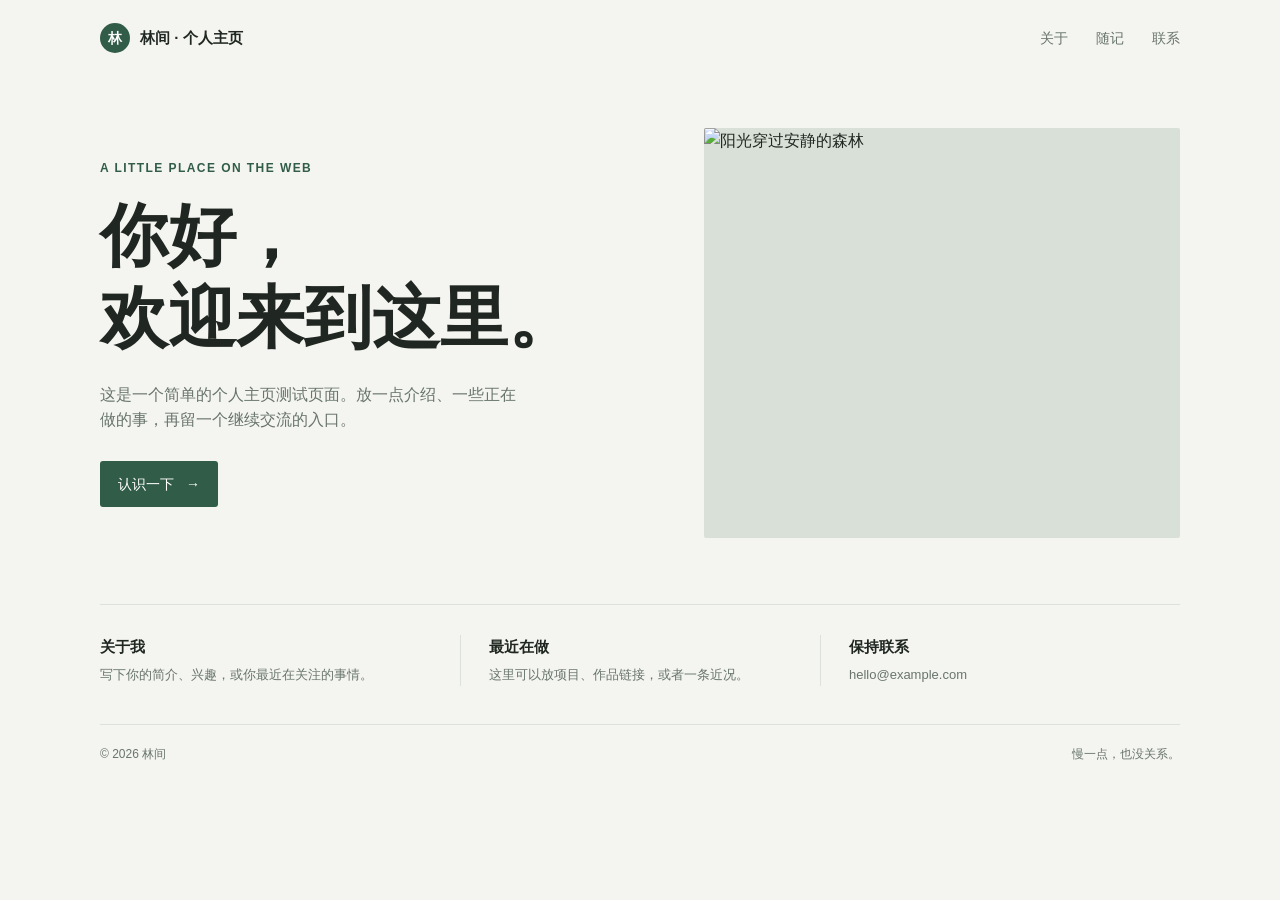
==== index.html @ 7fefbb4e "Rename 1.html to index.html" ====
<!doctype html>
<html lang="zh-CN">
<head>
	<meta charset="utf-8">
	<meta name="viewport" content="width=device-width, initial-scale=1">
	<meta name="theme-color" content="#f4f5f0">
	<meta name="description" content="一个简洁的个人主页测试页面。">
	<title>首页测试 · 林间</title>
	<style>
		:root {
			color-scheme: light;
			--ink: #202722;
			--muted: #68746c;
			--paper: #f4f5f0;
			--green: #315c48;
			--line: #dce1d9;
		}

		* { box-sizing: border-box; }

		body {
			margin: 0;
			background: var(--paper);
			color: var(--ink);
			font-family: "Noto Sans SC", "Microsoft YaHei", sans-serif;
			line-height: 1.6;
		}

		a { color: inherit; text-decoration: none; }

		.site-header {
			display: flex;
			align-items: center;
			justify-content: space-between;
			width: min(1080px, calc(100% - 48px));
			min-height: 76px;
			margin: 0 auto;
		}

		.brand {
			display: inline-flex;
			align-items: center;
			gap: 10px;
			font-size: 15px;
			font-weight: 700;
		}

		.brand-mark {
			display: grid;
			width: 30px;
			aspect-ratio: 1;
			place-items: center;
			border-radius: 50%;
			background: var(--green);
			color: white;
			font-size: 14px;
		}

		nav { display: flex; gap: 28px; color: var(--muted); font-size: 14px; }
		nav a:hover, nav a:focus-visible { color: var(--green); }

		main { width: min(1080px, calc(100% - 48px)); margin: 0 auto; }

		.hero {
			display: grid;
			grid-template-columns: 1fr 0.88fr;
			align-items: center;
			gap: 64px;
			min-height: 510px;
			padding: 52px 0 66px;
		}

		.eyebrow {
			margin: 0 0 18px;
			color: var(--green);
			font-size: 12px;
			font-weight: 700;
			letter-spacing: 0.12em;
			text-transform: uppercase;
		}

		h1 {
			max-width: 520px;
			margin: 0;
			font-family: "Noto Serif SC", "Songti SC", serif;
			font-size: clamp(40px, 6vw, 68px);
			font-weight: 600;
			line-height: 1.2;
		}

		.intro { max-width: 420px; margin: 22px 0 28px; color: var(--muted); }

		.action {
			display: inline-flex;
			align-items: center;
			gap: 12px;
			min-height: 46px;
			padding: 0 18px;
			border-radius: 3px;
			background: var(--green);
			color: white;
			font-size: 14px;
			transition: background 160ms ease, transform 160ms ease;
		}

		.action:hover { transform: translateY(-2px); background: #244a37; }
		.action:focus-visible, a:focus-visible { outline: 3px solid #a4c4ad; outline-offset: 4px; }

		.hero-image {
			display: block;
			width: 100%;
			aspect-ratio: 4 / 5;
			max-height: 410px;
			object-fit: cover;
			border-radius: 2px;
			background: #d9e0d7;
		}

		.highlights {
			display: grid;
			grid-template-columns: repeat(3, 1fr);
			border-top: 1px solid var(--line);
			padding: 30px 0 38px;
		}

		.highlight { padding: 0 28px; border-left: 1px solid var(--line); }
		.highlight:first-child { padding-left: 0; border-left: 0; }
		.highlight h2 { margin: 0 0 6px; font-size: 15px; }
		.highlight p { margin: 0; color: var(--muted); font-size: 13px; }

		footer {
			display: flex;
			justify-content: space-between;
			width: min(1080px, calc(100% - 48px));
			margin: 0 auto;
			padding: 20px 0 26px;
			border-top: 1px solid var(--line);
			color: var(--muted);
			font-size: 12px;
		}

		@media (max-width: 680px) {
			.site-header, main, footer { width: min(100% - 36px, 520px); }
			.site-header { min-height: 66px; }
			nav { gap: 16px; font-size: 13px; }
			.hero { grid-template-columns: 1fr; gap: 30px; min-height: auto; padding: 48px 0 42px; }
			h1 { font-size: 46px; }
			.hero-image { aspect-ratio: 16 / 10; max-height: none; }
			.highlights { grid-template-columns: 1fr; gap: 22px; padding: 25px 0 30px; }
			.highlight, .highlight:first-child { padding: 0; border: 0; }
			footer { gap: 14px; flex-wrap: wrap; }
		}

		@media (prefers-reduced-motion: reduce) {
			*, *::before, *::after { scroll-behavior: auto !important; transition-duration: 0.01ms !important; }
		}
	</style>
</head>
<body>
	<header class="site-header">
		<a class="brand" href="#home" aria-label="林间，返回首页">
			<span class="brand-mark" aria-hidden="true">林</span>
			<span>林间 · 个人主页</span>
		</a>
		<nav aria-label="主导航">
			<a href="#about">关于</a>
			<a href="#notes">随记</a>
			<a href="#contact">联系</a>
		</nav>
	</header>

	<main id="home">
		<section class="hero" aria-labelledby="hero-title">
			<div>
				<p class="eyebrow">A little place on the web</p>
				<h1 id="hero-title">你好，<br>欢迎来到这里。</h1>
				<p class="intro">这是一个简单的个人主页测试页面。放一点介绍、一些正在做的事，再留一个继续交流的入口。</p>
				<a class="action" href="#about">认识一下 <span aria-hidden="true">→</span></a>
			</div>
			<img class="hero-image" src="https://images.unsplash.com/photo-1441974231531-c6227db76b6e?auto=format&fit=crop&w=1000&q=85" alt="阳光穿过安静的森林">
		</section>

		<section class="highlights" aria-label="页面内容">
			<article class="highlight" id="about">
				<h2>关于我</h2>
				<p>写下你的简介、兴趣，或你最近在关注的事情。</p>
			</article>
			<article class="highlight" id="notes">
				<h2>最近在做</h2>
				<p>这里可以放项目、作品链接，或者一条近况。</p>
			</article>
			<article class="highlight" id="contact">
				<h2>保持联系</h2>
				<p><a href="mailto:hello@example.com">hello@example.com</a></p>
			</article>
		</section>
	</main>

	<footer>
		<span>© 2026 林间</span>
		<span>慢一点，也没关系。</span>
	</footer>
</body>
</html>
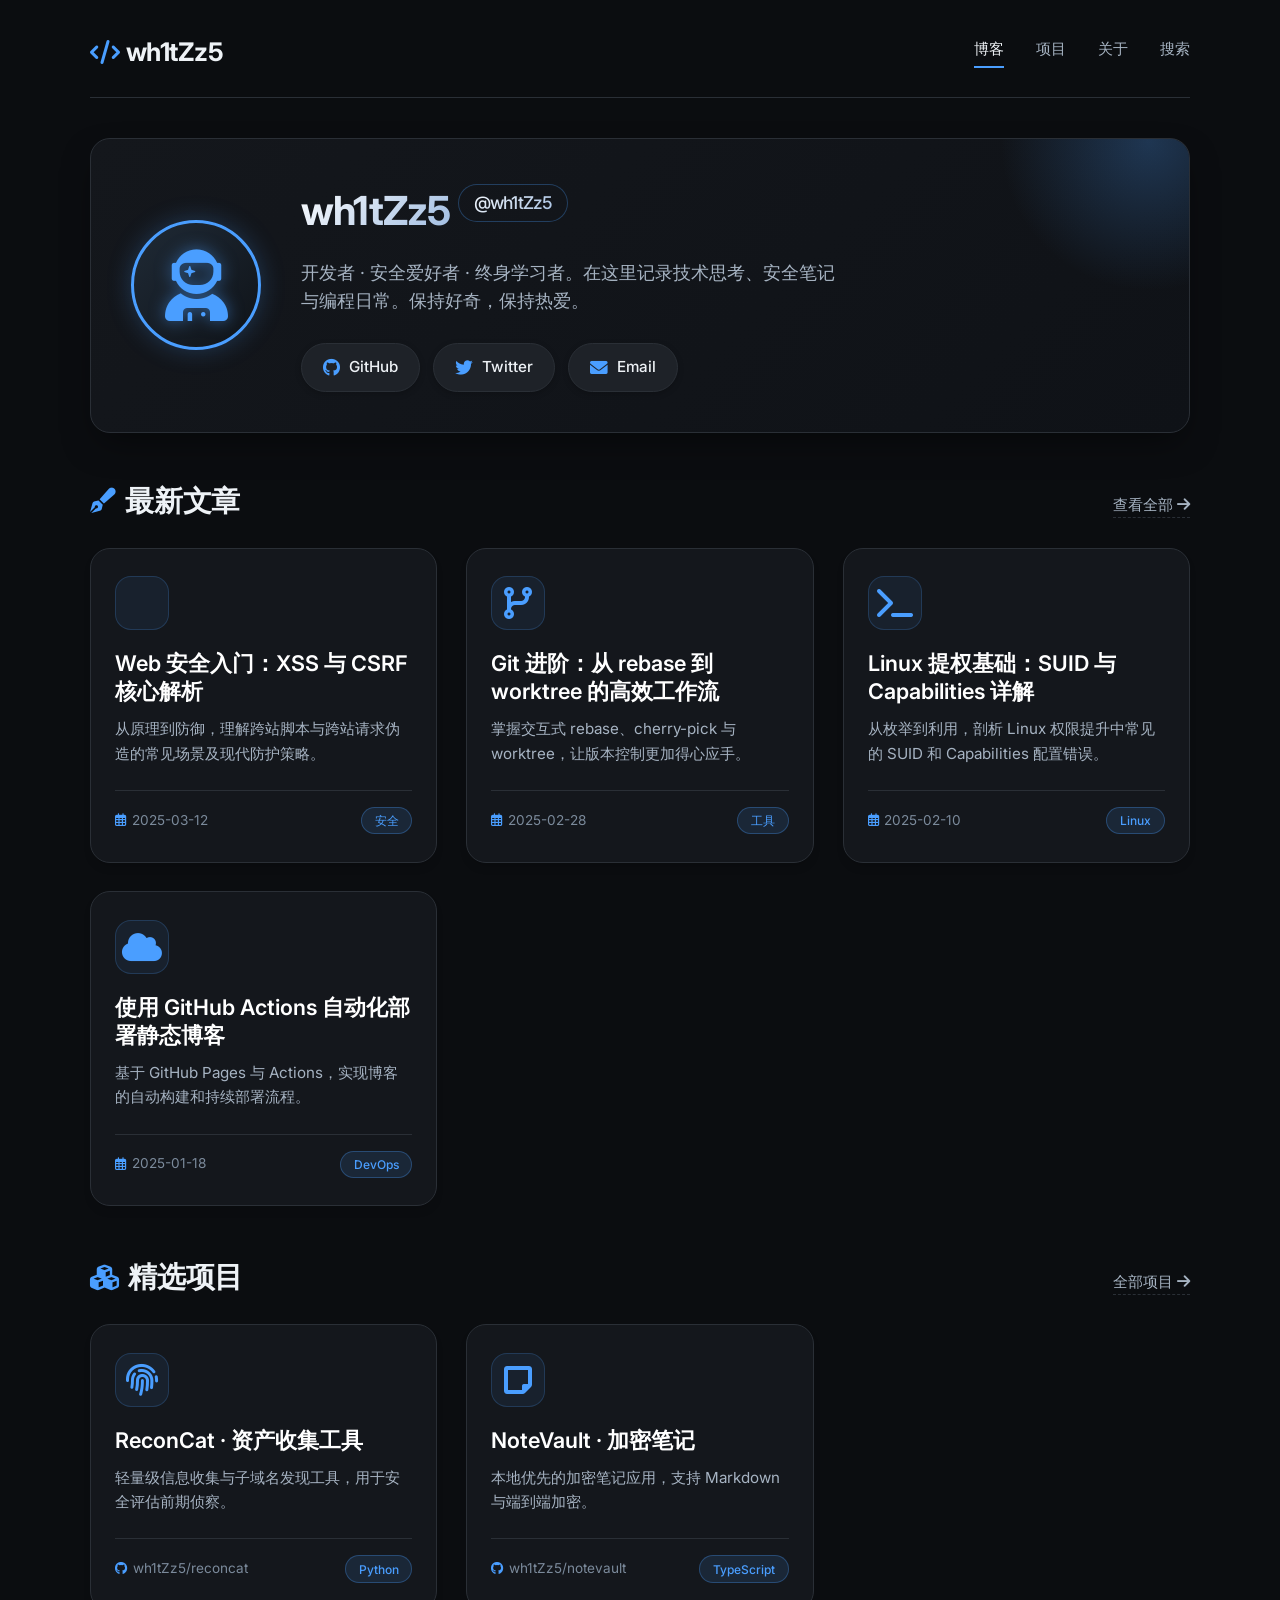
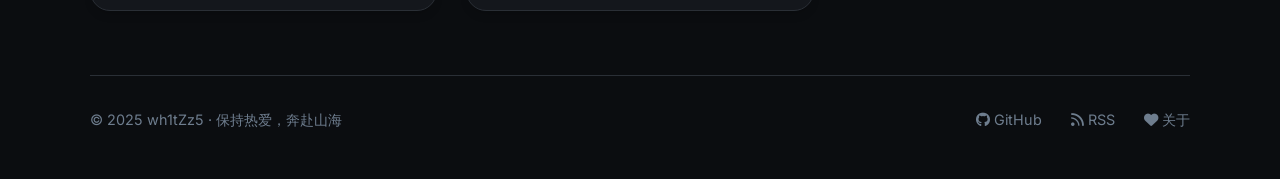
==== commit 4e0007b8: "Update index.html" ====
--- a/index.html
+++ b/index.html
@@ -1,204 +1,612 @@
-<!doctype html>
-<html lang="zh-CN">
+<!DOCTYPE html>
+<html lang="en">
 <head>
-	<meta charset="utf-8">
-	<meta name="viewport" content="width=device-width, initial-scale=1">
-	<meta name="theme-color" content="#f4f5f0">
-	<meta name="description" content="一个简洁的个人主页测试页面。">
-	<title>首页测试 · 林间</title>
-	<style>
-		:root {
-			color-scheme: light;
-			--ink: #202722;
-			--muted: #68746c;
-			--paper: #f4f5f0;
-			--green: #315c48;
-			--line: #dce1d9;
-		}
-
-		* { box-sizing: border-box; }
-
-		body {
-			margin: 0;
-			background: var(--paper);
-			color: var(--ink);
-			font-family: "Noto Sans SC", "Microsoft YaHei", sans-serif;
-			line-height: 1.6;
-		}
-
-		a { color: inherit; text-decoration: none; }
-
-		.site-header {
-			display: flex;
-			align-items: center;
-			justify-content: space-between;
-			width: min(1080px, calc(100% - 48px));
-			min-height: 76px;
-			margin: 0 auto;
-		}
-
-		.brand {
-			display: inline-flex;
-			align-items: center;
-			gap: 10px;
-			font-size: 15px;
-			font-weight: 700;
-		}
-
-		.brand-mark {
-			display: grid;
-			width: 30px;
-			aspect-ratio: 1;
-			place-items: center;
-			border-radius: 50%;
-			background: var(--green);
-			color: white;
-			font-size: 14px;
-		}
-
-		nav { display: flex; gap: 28px; color: var(--muted); font-size: 14px; }
-		nav a:hover, nav a:focus-visible { color: var(--green); }
-
-		main { width: min(1080px, calc(100% - 48px)); margin: 0 auto; }
-
-		.hero {
-			display: grid;
-			grid-template-columns: 1fr 0.88fr;
-			align-items: center;
-			gap: 64px;
-			min-height: 510px;
-			padding: 52px 0 66px;
-		}
-
-		.eyebrow {
-			margin: 0 0 18px;
-			color: var(--green);
-			font-size: 12px;
-			font-weight: 700;
-			letter-spacing: 0.12em;
-			text-transform: uppercase;
-		}
-
-		h1 {
-			max-width: 520px;
-			margin: 0;
-			font-family: "Noto Serif SC", "Songti SC", serif;
-			font-size: clamp(40px, 6vw, 68px);
-			font-weight: 600;
-			line-height: 1.2;
-		}
-
-		.intro { max-width: 420px; margin: 22px 0 28px; color: var(--muted); }
-
-		.action {
-			display: inline-flex;
-			align-items: center;
-			gap: 12px;
-			min-height: 46px;
-			padding: 0 18px;
-			border-radius: 3px;
-			background: var(--green);
-			color: white;
-			font-size: 14px;
-			transition: background 160ms ease, transform 160ms ease;
-		}
-
-		.action:hover { transform: translateY(-2px); background: #244a37; }
-		.action:focus-visible, a:focus-visible { outline: 3px solid #a4c4ad; outline-offset: 4px; }
-
-		.hero-image {
-			display: block;
-			width: 100%;
-			aspect-ratio: 4 / 5;
-			max-height: 410px;
-			object-fit: cover;
-			border-radius: 2px;
-			background: #d9e0d7;
-		}
-
-		.highlights {
-			display: grid;
-			grid-template-columns: repeat(3, 1fr);
-			border-top: 1px solid var(--line);
-			padding: 30px 0 38px;
-		}
-
-		.highlight { padding: 0 28px; border-left: 1px solid var(--line); }
-		.highlight:first-child { padding-left: 0; border-left: 0; }
-		.highlight h2 { margin: 0 0 6px; font-size: 15px; }
-		.highlight p { margin: 0; color: var(--muted); font-size: 13px; }
-
-		footer {
-			display: flex;
-			justify-content: space-between;
-			width: min(1080px, calc(100% - 48px));
-			margin: 0 auto;
-			padding: 20px 0 26px;
-			border-top: 1px solid var(--line);
-			color: var(--muted);
-			font-size: 12px;
-		}
-
-		@media (max-width: 680px) {
-			.site-header, main, footer { width: min(100% - 36px, 520px); }
-			.site-header { min-height: 66px; }
-			nav { gap: 16px; font-size: 13px; }
-			.hero { grid-template-columns: 1fr; gap: 30px; min-height: auto; padding: 48px 0 42px; }
-			h1 { font-size: 46px; }
-			.hero-image { aspect-ratio: 16 / 10; max-height: none; }
-			.highlights { grid-template-columns: 1fr; gap: 22px; padding: 25px 0 30px; }
-			.highlight, .highlight:first-child { padding: 0; border: 0; }
-			footer { gap: 14px; flex-wrap: wrap; }
-		}
-
-		@media (prefers-reduced-motion: reduce) {
-			*, *::before, *::after { scroll-behavior: auto !important; transition-duration: 0.01ms !important; }
-		}
-	</style>
+  <meta charset="UTF-8">
+  <meta name="viewport" content="width=device-width, initial-scale=1.0">
+  <title>wh1tZz5 · 个人博客</title>
+  <!-- 使用 Google Font 提升现代感 -->
+  <link rel="preconnect" href="https://fonts.googleapis.com">
+  <link rel="preconnect" href="https://fonts.gstatic.com" crossorigin>
+  <link href="https://fonts.googleapis.com/css2?family=Inter:opsz,wght@14..32,400;14..32,500;14..32,600;14..32,700&display=swap" rel="stylesheet">
+  <!-- Font Awesome 6 图标库 (免费) -->
+  <link rel="stylesheet" href="https://cdnjs.cloudflare.com/ajax/libs/font-awesome/6.0.0-beta3/css/all.min.css">
+  <style>
+    /* 全局重置与变量 */
+    * {
+      margin: 0;
+      padding: 0;
+      box-sizing: border-box;
+    }
+
+    :root {
+      --bg: #0b0d10;
+      --surface: #14171c;
+      --surface-light: #1e2228;
+      --text: #eef2f6;
+      --text-secondary: #a6b3c2;
+      --accent: #4a9eff;
+      --accent-glow: rgba(74, 158, 255, 0.25);
+      --border: #2a2f36;
+      --radius: 20px;
+      --shadow: 0 15px 35px -10px rgba(0, 0, 0, 0.5);
+      --transition: all 0.25s cubic-bezier(0.2, 0.9, 0.4, 1);
+    }
+
+    body {
+      font-family: 'Inter', -apple-system, BlinkMacSystemFont, sans-serif;
+      background-color: var(--bg);
+      color: var(--text);
+      line-height: 1.6;
+      min-height: 100vh;
+      display: flex;
+      flex-direction: column;
+      align-items: center;
+      padding: 1.5rem 1.5rem 3rem;
+    }
+
+    .container {
+      max-width: 1100px;
+      width: 100%;
+    }
+
+    /* 顶部导航栏 (极简) */
+    .navbar {
+      display: flex;
+      justify-content: space-between;
+      align-items: center;
+      padding: 0.5rem 0 1.5rem;
+      border-bottom: 1px solid var(--border);
+      margin-bottom: 2.5rem;
+      flex-wrap: wrap;
+    }
+
+    .logo {
+      font-weight: 700;
+      font-size: 1.6rem;
+      letter-spacing: -0.02em;
+      color: var(--text);
+      text-decoration: none;
+      display: flex;
+      align-items: center;
+      gap: 0.4rem;
+    }
+
+    .logo i {
+      color: var(--accent);
+      font-size: 1.5rem;
+    }
+
+    .nav-links {
+      display: flex;
+      gap: 2rem;
+      font-weight: 500;
+    }
+
+    .nav-links a {
+      color: var(--text-secondary);
+      text-decoration: none;
+      font-size: 0.95rem;
+      transition: var(--transition);
+      border-bottom: 2px solid transparent;
+      padding-bottom: 0.25rem;
+    }
+
+    .nav-links a:hover,
+    .nav-links a.active {
+      color: var(--text);
+      border-bottom-color: var(--accent);
+    }
+
+    /* 个人资料卡片 (Hero) */
+    .hero {
+      display: flex;
+      flex-wrap: wrap;
+      align-items: center;
+      gap: 2.5rem;
+      background: linear-gradient(135deg, var(--surface) 0%, #0f1217 100%);
+      border-radius: var(--radius);
+      padding: 2.5rem;
+      margin-bottom: 2.8rem;
+      border: 1px solid var(--border);
+      box-shadow: var(--shadow);
+      transition: var(--transition);
+      position: relative;
+      overflow: hidden;
+    }
+
+    .hero::before {
+      content: '';
+      position: absolute;
+      top: -50%;
+      right: -10%;
+      width: 300px;
+      height: 300px;
+      background: radial-gradient(circle, var(--accent-glow) 0%, transparent 70%);
+      border-radius: 50%;
+      pointer-events: none;
+    }
+
+    .avatar-wrapper {
+      flex-shrink: 0;
+      display: flex;
+      align-items: center;
+      justify-content: center;
+    }
+
+    .avatar {
+      width: 130px;
+      height: 130px;
+      border-radius: 50%;
+      background: linear-gradient(135deg, #1f2a36, #0f1318);
+      display: flex;
+      align-items: center;
+      justify-content: center;
+      border: 3px solid var(--accent);
+      box-shadow: 0 0 25px var(--accent-glow);
+      transition: var(--transition);
+    }
+
+    .avatar i {
+      font-size: 4.5rem;
+      color: var(--accent);
+      filter: drop-shadow(0 0 8px rgba(74, 158, 255, 0.5));
+    }
+
+    .hero-content {
+      flex: 1;
+      min-width: 260px;
+      z-index: 2;
+    }
+
+    .hero-content h1 {
+      font-size: 2.5rem;
+      font-weight: 700;
+      letter-spacing: -0.02em;
+      margin-bottom: 0.35rem;
+      display: flex;
+      align-items: center;
+      gap: 0.5rem;
+      flex-wrap: wrap;
+    }
+
+    .hero-content h1 span {
+      background: linear-gradient(135deg, #ffffff, #9bb9e0);
+      -webkit-background-clip: text;
+      -webkit-text-fill-color: transparent;
+      background-clip: text;
+    }
+
+    .handle {
+      font-size: 1.1rem;
+      font-weight: 500;
+      color: var(--accent);
+      background: rgba(74, 158, 255, 0.12);
+      padding: 0.25rem 0.9rem;
+      border-radius: 50px;
+      display: inline-block;
+      margin-bottom: 1rem;
+      border: 1px solid rgba(74, 158, 255, 0.3);
+    }
+
+    .bio {
+      color: var(--text-secondary);
+      font-size: 1.1rem;
+      max-width: 550px;
+      margin: 1rem 0 1.75rem;
+    }
+
+    .social-links {
+      display: flex;
+      flex-wrap: wrap;
+      gap: 0.8rem;
+    }
+
+    .social-btn {
+      display: inline-flex;
+      align-items: center;
+      gap: 0.6rem;
+      background: var(--surface-light);
+      color: var(--text);
+      text-decoration: none;
+      padding: 0.7rem 1.3rem;
+      border-radius: 40px;
+      font-weight: 500;
+      font-size: 0.95rem;
+      transition: var(--transition);
+      border: 1px solid var(--border);
+      box-shadow: 0 2px 6px rgba(0, 0, 0, 0.2);
+    }
+
+    .social-btn i {
+      font-size: 1.1rem;
+      color: var(--accent);
+    }
+
+    .social-btn:hover {
+      background: var(--accent);
+      color: #0b0d10;
+      border-color: var(--accent);
+      transform: translateY(-3px);
+      box-shadow: 0 12px 18px -8px var(--accent-glow);
+    }
+
+    .social-btn:hover i {
+      color: #0b0d10;
+    }
+
+    /* 文章/项目 标题区 */
+    .section-header {
+      display: flex;
+      justify-content: space-between;
+      align-items: baseline;
+      margin: 2.5rem 0 1.5rem;
+    }
+
+    .section-header h2 {
+      font-size: 1.8rem;
+      font-weight: 600;
+      letter-spacing: -0.01em;
+      display: flex;
+      align-items: center;
+      gap: 0.6rem;
+    }
+
+    .section-header h2 i {
+      color: var(--accent);
+      font-size: 1.6rem;
+    }
+
+    .section-header .view-all {
+      color: var(--text-secondary);
+      text-decoration: none;
+      font-size: 0.95rem;
+      font-weight: 500;
+      transition: var(--transition);
+      border-bottom: 1px dashed var(--border);
+    }
+
+    .section-header .view-all:hover {
+      color: var(--accent);
+      border-bottom-color: var(--accent);
+    }
+
+    /* 博客卡片网格 */
+    .blog-grid {
+      display: grid;
+      grid-template-columns: repeat(auto-fill, minmax(280px, 1fr));
+      gap: 1.8rem;
+      margin-bottom: 1rem;
+    }
+
+    .blog-card {
+      background: var(--surface);
+      border-radius: var(--radius);
+      border: 1px solid var(--border);
+      padding: 1.7rem 1.5rem;
+      transition: var(--transition);
+      display: flex;
+      flex-direction: column;
+      box-shadow: 0 6px 12px -6px rgba(0, 0, 0, 0.3);
+    }
+
+    .blog-card:hover {
+      transform: translateY(-6px);
+      border-color: rgba(74, 158, 255, 0.6);
+      box-shadow: 0 22px 30px -12px rgba(0, 0, 0, 0.6);
+      background: #171b21;
+    }
+
+    .card-icon {
+      font-size: 2rem;
+      color: var(--accent);
+      margin-bottom: 1.2rem;
+      background: rgba(74, 158, 255, 0.08);
+      width: 54px;
+      height: 54px;
+      display: flex;
+      align-items: center;
+      justify-content: center;
+      border-radius: 16px;
+      border: 1px solid rgba(74, 158, 255, 0.2);
+    }
+
+    .blog-card h3 {
+      font-size: 1.35rem;
+      font-weight: 600;
+      margin-bottom: 0.75rem;
+      line-height: 1.3;
+      color: #ffffff;
+    }
+
+    .blog-card p {
+      color: var(--text-secondary);
+      font-size: 0.95rem;
+      margin-bottom: 1.5rem;
+      flex: 1;
+    }
+
+    .card-meta {
+      display: flex;
+      align-items: center;
+      justify-content: space-between;
+      font-size: 0.85rem;
+      color: #7b8a9b;
+      border-top: 1px solid var(--border);
+      padding-top: 1rem;
+      margin-top: auto;
+    }
+
+    .card-meta span {
+      display: flex;
+      align-items: center;
+      gap: 0.35rem;
+    }
+
+    .card-meta i {
+      font-size: 0.8rem;
+      color: var(--accent);
+    }
+
+    .tag {
+      background: rgba(74, 158, 255, 0.12);
+      padding: 0.2rem 0.8rem;
+      border-radius: 50px;
+      color: var(--accent);
+      font-weight: 500;
+      font-size: 0.75rem;
+      border: 1px solid rgba(74, 158, 255, 0.3);
+    }
+
+    /* 页脚 */
+    .footer {
+      margin-top: 4rem;
+      padding-top: 2rem;
+      border-top: 1px solid var(--border);
+      display: flex;
+      flex-wrap: wrap;
+      justify-content: space-between;
+      align-items: center;
+      color: #6e7d8e;
+      font-size: 0.9rem;
+      gap: 1rem;
+    }
+
+    .footer-links {
+      display: flex;
+      gap: 1.8rem;
+    }
+
+    .footer-links a {
+      color: #6e7d8e;
+      text-decoration: none;
+      transition: var(--transition);
+    }
+
+    .footer-links a:hover {
+      color: var(--accent);
+    }
+
+    /* 响应式调整 */
+    @media (max-width: 640px) {
+      body {
+        padding: 1rem 1rem 2rem;
+      }
+
+      .hero {
+        padding: 1.8rem;
+        gap: 1.5rem;
+        flex-direction: column;
+        text-align: center;
+      }
+
+      .avatar {
+        width: 110px;
+        height: 110px;
+      }
+
+      .avatar i {
+        font-size: 3.8rem;
+      }
+
+      .hero-content h1 {
+        font-size: 2rem;
+        justify-content: center;
+      }
+
+      .bio {
+        margin-left: auto;
+        margin-right: auto;
+      }
+
+      .social-links {
+        justify-content: center;
+      }
+
+      .section-header {
+        flex-direction: column;
+        gap: 0.5rem;
+        align-items: flex-start;
+      }
+
+      .navbar {
+        flex-direction: column;
+        gap: 0.8rem;
+        align-items: flex-start;
+      }
+
+      .nav-links {
+        gap: 1.5rem;
+      }
+
+      .footer {
+        flex-direction: column;
+        text-align: center;
+      }
+    }
+
+    /* 小点缀：选中文本颜色 */
+    ::selection {
+      background: var(--accent);
+      color: #0b0d10;
+    }
+  </style>
 </head>
 <body>
-	<header class="site-header">
-		<a class="brand" href="#home" aria-label="林间，返回首页">
-			<span class="brand-mark" aria-hidden="true">林</span>
-			<span>林间 · 个人主页</span>
-		</a>
-		<nav aria-label="主导航">
-			<a href="#about">关于</a>
-			<a href="#notes">随记</a>
-			<a href="#contact">联系</a>
-		</nav>
-	</header>
-
-	<main id="home">
-		<section class="hero" aria-labelledby="hero-title">
-			<div>
-				<p class="eyebrow">A little place on the web</p>
-				<h1 id="hero-title">你好，<br>欢迎来到这里。</h1>
-				<p class="intro">这是一个简单的个人主页测试页面。放一点介绍、一些正在做的事，再留一个继续交流的入口。</p>
-				<a class="action" href="#about">认识一下 <span aria-hidden="true">→</span></a>
-			</div>
-			<img class="hero-image" src="https://images.unsplash.com/photo-1441974231531-c6227db76b6e?auto=format&fit=crop&w=1000&q=85" alt="阳光穿过安静的森林">
-		</section>
-
-		<section class="highlights" aria-label="页面内容">
-			<article class="highlight" id="about">
-				<h2>关于我</h2>
-				<p>写下你的简介、兴趣，或你最近在关注的事情。</p>
-			</article>
-			<article class="highlight" id="notes">
-				<h2>最近在做</h2>
-				<p>这里可以放项目、作品链接，或者一条近况。</p>
-			</article>
-			<article class="highlight" id="contact">
-				<h2>保持联系</h2>
-				<p><a href="mailto:hello@example.com">hello@example.com</a></p>
-			</article>
-		</section>
-	</main>
-
-	<footer>
-		<span>© 2026 林间</span>
-		<span>慢一点，也没关系。</span>
-	</footer>
+  <div class="container">
+    <!-- 导航栏 / 顶部 -->
+    <nav class="navbar">
+      <a href="#" class="logo">
+        <i class="fas fa-code"></i> wh1tZz5
+      </a>
+      <div class="nav-links">
+        <a href="#" class="active">博客</a>
+        <a href="#">项目</a>
+        <a href="#">关于</a>
+        <a href="#">搜索</a>
+      </div>
+    </nav>
+
+    <!-- 个人资料卡片 (Hero) -->
+    <header class="hero">
+      <div class="avatar-wrapper">
+        <div class="avatar">
+          <!-- 使用 Font Awesome 图标作为头像占位，你可以替换为 <img> 标签引入真实头像 -->
+          <i class="fas fa-user-astronaut"></i>
+        </div>
+      </div>
+      <div class="hero-content">
+        <h1>
+          <span>wh1tZz5</span>
+          <span class="handle">@wh1tZz5</span>
+        </h1>
+        <p class="bio">
+          开发者 · 安全爱好者 · 终身学习者。在这里记录技术思考、安全笔记与编程日常。保持好奇，保持热爱。
+        </p>
+        <div class="social-links">
+          <a href="https://github.com/wh1tZz5" class="social-btn" target="_blank" rel="noopener">
+            <i class="fab fa-github"></i> GitHub
+          </a>
+          <a href="#" class="social-btn" target="_blank" rel="noopener">
+            <i class="fab fa-twitter"></i> Twitter
+          </a>
+          <a href="#" class="social-btn" target="_blank" rel="noopener">
+            <i class="fas fa-envelope"></i> Email
+          </a>
+        </div>
+      </div>
+    </header>
+
+    <!-- 最新文章 区域 -->
+    <div class="section-header">
+      <h2>
+        <i class="fas fa-pen-fancy"></i> 最新文章
+      </h2>
+      <a href="#" class="view-all">查看全部 <i class="fas fa-arrow-right"></i></a>
+    </div>
+
+    <div class="blog-grid">
+      <!-- 卡片 1 -->
+      <article class="blog-card">
+        <div class="card-icon">
+          <i class="fas fa-shield-halved"></i>
+        </div>
+        <h3>Web 安全入门：XSS 与 CSRF 核心解析</h3>
+        <p>从原理到防御，理解跨站脚本与跨站请求伪造的常见场景及现代防护策略。</p>
+        <div class="card-meta">
+          <span><i class="far fa-calendar-alt"></i> 2025-03-12</span>
+          <span class="tag">安全</span>
+        </div>
+      </article>
+
+      <!-- 卡片 2 -->
+      <article class="blog-card">
+        <div class="card-icon">
+          <i class="fas fa-code-branch"></i>
+        </div>
+        <h3>Git 进阶：从 rebase 到 worktree 的高效工作流</h3>
+        <p>掌握交互式 rebase、cherry-pick 与 worktree，让版本控制更加得心应手。</p>
+        <div class="card-meta">
+          <span><i class="far fa-calendar-alt"></i> 2025-02-28</span>
+          <span class="tag">工具</span>
+        </div>
+      </article>
+
+      <!-- 卡片 3 -->
+      <article class="blog-card">
+        <div class="card-icon">
+          <i class="fas fa-terminal"></i>
+        </div>
+        <h3>Linux 提权基础：SUID 与 Capabilities 详解</h3>
+        <p>从枚举到利用，剖析 Linux 权限提升中常见的 SUID 和 Capabilities 配置错误。</p>
+        <div class="card-meta">
+          <span><i class="far fa-calendar-alt"></i> 2025-02-10</span>
+          <span class="tag">Linux</span>
+        </div>
+      </article>
+
+      <!-- 卡片 4 (额外展示更多内容) -->
+      <article class="blog-card">
+        <div class="card-icon">
+          <i class="fas fa-cloud"></i>
+        </div>
+        <h3>使用 GitHub Actions 自动化部署静态博客</h3>
+        <p>基于 GitHub Pages 与 Actions，实现博客的自动构建和持续部署流程。</p>
+        <div class="card-meta">
+          <span><i class="far fa-calendar-alt"></i> 2025-01-18</span>
+          <span class="tag">DevOps</span>
+        </div>
+      </article>
+    </div>
+
+    <!-- 项目精选 可以加一点轻量展示 (可选) -->
+    <div class="section-header" style="margin-top: 3rem;">
+      <h2>
+        <i class="fas fa-cubes"></i> 精选项目
+      </h2>
+      <a href="#" class="view-all">全部项目 <i class="fas fa-arrow-right"></i></a>
+    </div>
+
+    <div class="blog-grid">
+      <article class="blog-card">
+        <div class="card-icon">
+          <i class="fas fa-fingerprint"></i>
+        </div>
+        <h3>ReconCat · 资产收集工具</h3>
+        <p>轻量级信息收集与子域名发现工具，用于安全评估前期侦察。</p>
+        <div class="card-meta">
+          <span><i class="fab fa-github"></i> wh1tZz5/reconcat</span>
+          <span class="tag">Python</span>
+        </div>
+      </article>
+      <article class="blog-card">
+        <div class="card-icon">
+          <i class="fas fa-note-sticky"></i>
+        </div>
+        <h3>NoteVault · 加密笔记</h3>
+        <p>本地优先的加密笔记应用，支持 Markdown 与端到端加密。</p>
+        <div class="card-meta">
+          <span><i class="fab fa-github"></i> wh1tZz5/notevault</span>
+          <span class="tag">TypeScript</span>
+        </div>
+      </article>
+    </div>
+
+    <!-- 页脚 -->
+    <footer class="footer">
+      <div>© 2025 wh1tZz5 · 保持热爱，奔赴山海</div>
+      <div class="footer-links">
+        <a href="#"><i class="fab fa-github"></i> GitHub</a>
+        <a href="#"><i class="fas fa-rss"></i> RSS</a>
+        <a href="#"><i class="fas fa-heart"></i> 关于</a>
+      </div>
+    </footer>
+  </div>
+
+  <!-- 微小的交互：让当前年份自动更新（可选，但为了简洁，保留静态也没问题） -->
+  <script>
+    // 简单的控制台欢迎信息 (无伤大雅的小彩蛋)
+    console.log('%c wh1tZz5.github.io ', 'background: #4a9eff; color: #0b0d10; font-weight: bold; padding: 4px 8px; border-radius: 6px;');
+    console.log('%c 欢迎来到我的个人博客！ ', 'color: #a6b3c2; font-size: 14px;');
+  </script>
 </body>
 </html>
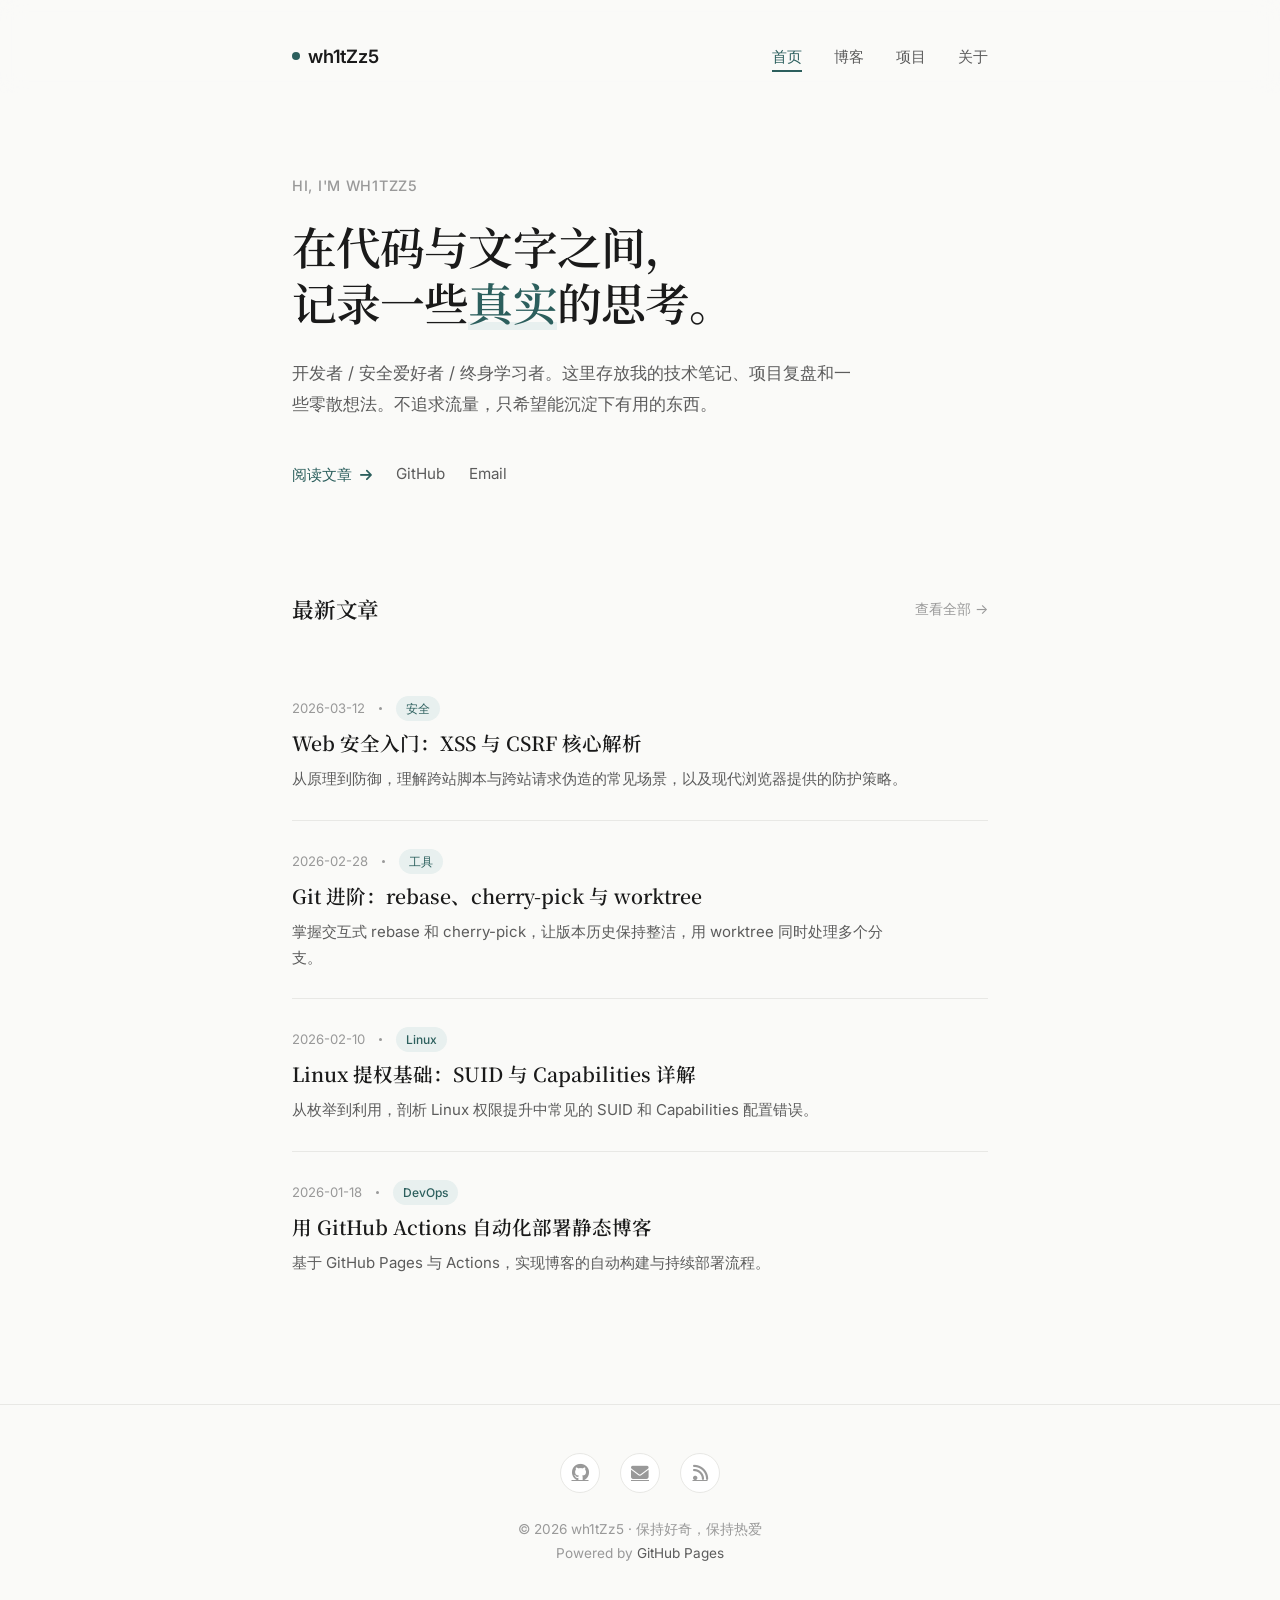
==== commit f746f9e7: "Update index.html" ====
--- a/index.html
+++ b/index.html
@@ -1,612 +1,573 @@
 <!DOCTYPE html>
-<html lang="en">
+<html lang="zh-CN">
 <head>
-  <meta charset="UTF-8">
-  <meta name="viewport" content="width=device-width, initial-scale=1.0">
-  <title>wh1tZz5 · 个人博客</title>
-  <!-- 使用 Google Font 提升现代感 -->
-  <link rel="preconnect" href="https://fonts.googleapis.com">
-  <link rel="preconnect" href="https://fonts.gstatic.com" crossorigin>
-  <link href="https://fonts.googleapis.com/css2?family=Inter:opsz,wght@14..32,400;14..32,500;14..32,600;14..32,700&display=swap" rel="stylesheet">
-  <!-- Font Awesome 6 图标库 (免费) -->
-  <link rel="stylesheet" href="https://cdnjs.cloudflare.com/ajax/libs/font-awesome/6.0.0-beta3/css/all.min.css">
-  <style>
-    /* 全局重置与变量 */
-    * {
-      margin: 0;
-      padding: 0;
-      box-sizing: border-box;
-    }
-
-    :root {
-      --bg: #0b0d10;
-      --surface: #14171c;
-      --surface-light: #1e2228;
-      --text: #eef2f6;
-      --text-secondary: #a6b3c2;
-      --accent: #4a9eff;
-      --accent-glow: rgba(74, 158, 255, 0.25);
-      --border: #2a2f36;
-      --radius: 20px;
-      --shadow: 0 15px 35px -10px rgba(0, 0, 0, 0.5);
-      --transition: all 0.25s cubic-bezier(0.2, 0.9, 0.4, 1);
-    }
-
-    body {
-      font-family: 'Inter', -apple-system, BlinkMacSystemFont, sans-serif;
-      background-color: var(--bg);
-      color: var(--text);
-      line-height: 1.6;
-      min-height: 100vh;
-      display: flex;
-      flex-direction: column;
-      align-items: center;
-      padding: 1.5rem 1.5rem 3rem;
-    }
-
+<meta charset="UTF-8">
+<meta name="viewport" content="width=device-width, initial-scale=1.0">
+<title>wh1tZz5 · 记录与思考</title>
+<link rel="preconnect" href="https://fonts.googleapis.com">
+<link rel="preconnect" href="https://fonts.gstatic.com" crossorigin>
+<link href="https://fonts.googleapis.com/css2?family=Inter:wght@300;400;500;600;700&family=Noto+Serif+SC:wght@400;500;600;700&display=swap" rel="stylesheet">
+<link rel="stylesheet" href="https://cdnjs.cloudflare.com/ajax/libs/font-awesome/6.5.1/css/all.min.css">
+<style>
+  /* ===== 设计变量 ===== */
+  :root {
+    --bg: #fafaf8;
+    --bg-card: #ffffff;
+    --text: #1a1a1a;
+    --text-soft: #5c5c5c;
+    --text-mute: #999999;
+    --accent: #2c5f5d;
+    --accent-soft: #e8f0ef;
+    --border: #e8e8e5;
+    --radius: 14px;
+    --shadow-sm: 0 1px 3px rgba(0,0,0,0.04);
+    --shadow-md: 0 4px 16px rgba(0,0,0,0.06);
+    --shadow-lg: 0 12px 32px rgba(0,0,0,0.08);
+    --transition: all 0.3s cubic-bezier(0.4, 0, 0.2, 1);
+  }
+
+  * {
+    margin: 0;
+    padding: 0;
+    box-sizing: border-box;
+  }
+
+  html {
+    scroll-behavior: smooth;
+  }
+
+  body {
+    font-family: 'Inter', -apple-system, 'PingFang SC', 'Microsoft YaHei', sans-serif;
+    background: var(--bg);
+    color: var(--text);
+    line-height: 1.75;
+    -webkit-font-smoothing: antialiased;
+    -moz-osx-font-smoothing: grayscale;
+  }
+
+  /* ===== 容器 ===== */
+  .container {
+    max-width: 760px;
+    margin: 0 auto;
+    padding: 0 32px;
+  }
+
+  /* ===== 顶部导航 ===== */
+  .site-header {
+    padding: 40px 0 20px;
+    position: sticky;
+    top: 0;
+    background: rgba(250, 250, 248, 0.85);
+    backdrop-filter: blur(12px);
+    -webkit-backdrop-filter: blur(12px);
+    z-index: 100;
+    border-bottom: 1px solid transparent;
+    transition: var(--transition);
+  }
+
+  .site-header.scrolled {
+    border-bottom-color: var(--border);
+  }
+
+  .nav {
+    display: flex;
+    justify-content: space-between;
+    align-items: center;
+  }
+
+  .nav-logo {
+    font-size: 1.15rem;
+    font-weight: 600;
+    color: var(--text);
+    text-decoration: none;
+    letter-spacing: -0.01em;
+    display: flex;
+    align-items: center;
+    gap: 8px;
+  }
+
+  .nav-logo::before {
+    content: '';
+    width: 8px;
+    height: 8px;
+    background: var(--accent);
+    border-radius: 50%;
+    display: inline-block;
+  }
+
+  .nav-menu {
+    display: flex;
+    gap: 32px;
+    list-style: none;
+  }
+
+  .nav-menu a {
+    color: var(--text-soft);
+    text-decoration: none;
+    font-size: 0.92rem;
+    font-weight: 400;
+    transition: var(--transition);
+    position: relative;
+  }
+
+  .nav-menu a:hover,
+  .nav-menu a.active {
+    color: var(--accent);
+  }
+
+  .nav-menu a.active::after {
+    content: '';
+    position: absolute;
+    bottom: -6px;
+    left: 0;
+    right: 0;
+    height: 1.5px;
+    background: var(--accent);
+  }
+
+  /* ===== Hero 自我介绍 ===== */
+  .hero {
+    padding: 80px 0 100px;
+  }
+
+  .hero-greeting {
+    font-size: 0.9rem;
+    color: var(--text-mute);
+    letter-spacing: 0.05em;
+    text-transform: uppercase;
+    margin-bottom: 20px;
+    font-weight: 500;
+  }
+
+  .hero-title {
+    font-family: 'Noto Serif SC', Georgia, serif;
+    font-size: 2.8rem;
+    font-weight: 600;
+    line-height: 1.25;
+    letter-spacing: -0.02em;
+    color: var(--text);
+    margin-bottom: 28px;
+  }
+
+  .hero-title em {
+    font-style: normal;
+    color: var(--accent);
+    position: relative;
+  }
+
+  .hero-title em::after {
+    content: '';
+    position: absolute;
+    bottom: 4px;
+    left: 0;
+    right: 0;
+    height: 8px;
+    background: var(--accent-soft);
+    z-index: -1;
+  }
+
+  .hero-desc {
+    font-size: 1.05rem;
+    color: var(--text-soft);
+    max-width: 560px;
+    line-height: 1.85;
+    margin-bottom: 40px;
+  }
+
+  .hero-links {
+    display: flex;
+    gap: 24px;
+    flex-wrap: wrap;
+    align-items: center;
+  }
+
+  .link-arrow {
+    display: inline-flex;
+    align-items: center;
+    gap: 8px;
+    color: var(--accent);
+    text-decoration: none;
+    font-size: 0.95rem;
+    font-weight: 500;
+    transition: var(--transition);
+  }
+
+  .link-arrow i {
+    transition: transform 0.3s cubic-bezier(0.4, 0, 0.2, 1);
+    font-size: 0.85rem;
+  }
+
+  .link-arrow:hover i {
+    transform: translateX(4px);
+  }
+
+  .link-plain {
+    color: var(--text-soft);
+    text-decoration: none;
+    font-size: 0.95rem;
+    transition: var(--transition);
+    border-bottom: 1px solid transparent;
+    padding-bottom: 2px;
+  }
+
+  .link-plain:hover {
+    color: var(--accent);
+    border-bottom-color: var(--accent);
+  }
+
+  /* ===== 分隔标题 ===== */
+  .section-label {
+    display: flex;
+    align-items: center;
+    justify-content: space-between;
+    margin-bottom: 40px;
+  }
+
+  .section-label h2 {
+    font-family: 'Noto Serif SC', Georgia, serif;
+    font-size: 1.35rem;
+    font-weight: 600;
+    color: var(--text);
+    letter-spacing: -0.01em;
+  }
+
+  .section-label .more {
+    color: var(--text-mute);
+    text-decoration: none;
+    font-size: 0.88rem;
+    transition: var(--transition);
+  }
+
+  .section-label .more:hover {
+    color: var(--accent);
+  }
+
+  /* ===== 文章列表 ===== */
+  .posts {
+    padding-bottom: 100px;
+  }
+
+  .post-item {
+    display: block;
+    text-decoration: none;
+    color: inherit;
+    padding: 28px 0;
+    border-bottom: 1px solid var(--border);
+    transition: var(--transition);
+    position: relative;
+  }
+
+  .post-item:last-child {
+    border-bottom: none;
+  }
+
+  .post-item::before {
+    content: '';
+    position: absolute;
+    left: -20px;
+    top: 50%;
+    transform: translateY(-50%) scaleY(0);
+    width: 3px;
+    height: 60%;
+    background: var(--accent);
+    border-radius: 2px;
+    transition: transform 0.3s cubic-bezier(0.4, 0, 0.2, 1);
+  }
+
+  .post-item:hover::before {
+    transform: translateY(-50%) scaleY(1);
+  }
+
+  .post-meta {
+    display: flex;
+    align-items: center;
+    gap: 14px;
+    font-size: 0.82rem;
+    color: var(--text-mute);
+    margin-bottom: 8px;
+    font-weight: 400;
+  }
+
+  .post-meta .dot {
+    width: 3px;
+    height: 3px;
+    background: var(--text-mute);
+    border-radius: 50%;
+  }
+
+  .post-title {
+    font-family: 'Noto Serif SC', Georgia, serif;
+    font-size: 1.22rem;
+    font-weight: 600;
+    color: var(--text);
+    line-height: 1.5;
+    margin-bottom: 8px;
+    transition: var(--transition);
+  }
+
+  .post-item:hover .post-title {
+    color: var(--accent);
+  }
+
+  .post-excerpt {
+    font-size: 0.94rem;
+    color: var(--text-soft);
+    line-height: 1.7;
+    max-width: 620px;
+  }
+
+  .post-tag {
+    display: inline-block;
+    font-size: 0.75rem;
+    color: var(--accent);
+    background: var(--accent-soft);
+    padding: 2px 10px;
+    border-radius: 20px;
+    font-weight: 500;
+  }
+
+  /* ===== 页脚 ===== */
+  .site-footer {
+    padding: 48px 0 60px;
+    border-top: 1px solid var(--border);
+    text-align: center;
+  }
+
+  .footer-social {
+    display: flex;
+    justify-content: center;
+    gap: 20px;
+    margin-bottom: 24px;
+  }
+
+  .footer-social a {
+    color: var(--text-mute);
+    font-size: 1.1rem;
+    transition: var(--transition);
+    width: 40px;
+    height: 40px;
+    display: flex;
+    align-items: center;
+    justify-content: center;
+    border-radius: 50%;
+    border: 1px solid var(--border);
+    background: var(--bg-card);
+  }
+
+  .footer-social a:hover {
+    color: var(--accent);
+    border-color: var(--accent);
+    transform: translateY(-2px);
+    box-shadow: var(--shadow-sm);
+  }
+
+  .footer-text {
+    font-size: 0.85rem;
+    color: var(--text-mute);
+    line-height: 1.8;
+  }
+
+  .footer-text a {
+    color: var(--text-soft);
+    text-decoration: none;
+    border-bottom: 1px solid transparent;
+    transition: var(--transition);
+  }
+
+  .footer-text a:hover {
+    color: var(--accent);
+    border-bottom-color: var(--accent);
+  }
+
+  /* ===== 响应式 ===== */
+  @media (max-width: 640px) {
     .container {
-      max-width: 1100px;
-      width: 100%;
-    }
-
-    /* 顶部导航栏 (极简) */
-    .navbar {
-      display: flex;
-      justify-content: space-between;
-      align-items: center;
-      padding: 0.5rem 0 1.5rem;
-      border-bottom: 1px solid var(--border);
-      margin-bottom: 2.5rem;
-      flex-wrap: wrap;
-    }
-
-    .logo {
-      font-weight: 700;
-      font-size: 1.6rem;
-      letter-spacing: -0.02em;
-      color: var(--text);
-      text-decoration: none;
-      display: flex;
-      align-items: center;
-      gap: 0.4rem;
-    }
-
-    .logo i {
-      color: var(--accent);
-      font-size: 1.5rem;
-    }
-
-    .nav-links {
-      display: flex;
-      gap: 2rem;
-      font-weight: 500;
-    }
-
-    .nav-links a {
-      color: var(--text-secondary);
-      text-decoration: none;
-      font-size: 0.95rem;
-      transition: var(--transition);
-      border-bottom: 2px solid transparent;
-      padding-bottom: 0.25rem;
-    }
-
-    .nav-links a:hover,
-    .nav-links a.active {
-      color: var(--text);
-      border-bottom-color: var(--accent);
-    }
-
-    /* 个人资料卡片 (Hero) */
+      padding: 0 22px;
+    }
+
+    .site-header {
+      padding: 24px 0 16px;
+    }
+
+    .nav-menu {
+      gap: 20px;
+    }
+
+    .nav-menu a {
+      font-size: 0.85rem;
+    }
+
     .hero {
-      display: flex;
-      flex-wrap: wrap;
-      align-items: center;
-      gap: 2.5rem;
-      background: linear-gradient(135deg, var(--surface) 0%, #0f1217 100%);
-      border-radius: var(--radius);
-      padding: 2.5rem;
-      margin-bottom: 2.8rem;
-      border: 1px solid var(--border);
-      box-shadow: var(--shadow);
-      transition: var(--transition);
-      position: relative;
-      overflow: hidden;
-    }
-
-    .hero::before {
-      content: '';
-      position: absolute;
-      top: -50%;
-      right: -10%;
-      width: 300px;
-      height: 300px;
-      background: radial-gradient(circle, var(--accent-glow) 0%, transparent 70%);
-      border-radius: 50%;
-      pointer-events: none;
-    }
-
-    .avatar-wrapper {
-      flex-shrink: 0;
-      display: flex;
-      align-items: center;
-      justify-content: center;
-    }
-
-    .avatar {
-      width: 130px;
-      height: 130px;
-      border-radius: 50%;
-      background: linear-gradient(135deg, #1f2a36, #0f1318);
-      display: flex;
-      align-items: center;
-      justify-content: center;
-      border: 3px solid var(--accent);
-      box-shadow: 0 0 25px var(--accent-glow);
-      transition: var(--transition);
-    }
-
-    .avatar i {
-      font-size: 4.5rem;
-      color: var(--accent);
-      filter: drop-shadow(0 0 8px rgba(74, 158, 255, 0.5));
-    }
-
-    .hero-content {
-      flex: 1;
-      min-width: 260px;
-      z-index: 2;
-    }
-
-    .hero-content h1 {
-      font-size: 2.5rem;
-      font-weight: 700;
-      letter-spacing: -0.02em;
-      margin-bottom: 0.35rem;
-      display: flex;
-      align-items: center;
-      gap: 0.5rem;
-      flex-wrap: wrap;
-    }
-
-    .hero-content h1 span {
-      background: linear-gradient(135deg, #ffffff, #9bb9e0);
-      -webkit-background-clip: text;
-      -webkit-text-fill-color: transparent;
-      background-clip: text;
-    }
-
-    .handle {
+      padding: 50px 0 70px;
+    }
+
+    .hero-title {
+      font-size: 2rem;
+    }
+
+    .hero-desc {
+      font-size: 0.98rem;
+    }
+
+    .posts {
+      padding-bottom: 60px;
+    }
+
+    .post-title {
       font-size: 1.1rem;
-      font-weight: 500;
-      color: var(--accent);
-      background: rgba(74, 158, 255, 0.12);
-      padding: 0.25rem 0.9rem;
-      border-radius: 50px;
-      display: inline-block;
-      margin-bottom: 1rem;
-      border: 1px solid rgba(74, 158, 255, 0.3);
-    }
-
-    .bio {
-      color: var(--text-secondary);
-      font-size: 1.1rem;
-      max-width: 550px;
-      margin: 1rem 0 1.75rem;
-    }
-
-    .social-links {
-      display: flex;
-      flex-wrap: wrap;
-      gap: 0.8rem;
-    }
-
-    .social-btn {
-      display: inline-flex;
-      align-items: center;
-      gap: 0.6rem;
-      background: var(--surface-light);
-      color: var(--text);
-      text-decoration: none;
-      padding: 0.7rem 1.3rem;
-      border-radius: 40px;
-      font-weight: 500;
-      font-size: 0.95rem;
-      transition: var(--transition);
-      border: 1px solid var(--border);
-      box-shadow: 0 2px 6px rgba(0, 0, 0, 0.2);
-    }
-
-    .social-btn i {
-      font-size: 1.1rem;
-      color: var(--accent);
-    }
-
-    .social-btn:hover {
-      background: var(--accent);
-      color: #0b0d10;
-      border-color: var(--accent);
-      transform: translateY(-3px);
-      box-shadow: 0 12px 18px -8px var(--accent-glow);
-    }
-
-    .social-btn:hover i {
-      color: #0b0d10;
-    }
-
-    /* 文章/项目 标题区 */
-    .section-header {
-      display: flex;
-      justify-content: space-between;
-      align-items: baseline;
-      margin: 2.5rem 0 1.5rem;
-    }
-
-    .section-header h2 {
-      font-size: 1.8rem;
-      font-weight: 600;
-      letter-spacing: -0.01em;
-      display: flex;
-      align-items: center;
-      gap: 0.6rem;
-    }
-
-    .section-header h2 i {
-      color: var(--accent);
-      font-size: 1.6rem;
-    }
-
-    .section-header .view-all {
-      color: var(--text-secondary);
-      text-decoration: none;
-      font-size: 0.95rem;
-      font-weight: 500;
-      transition: var(--transition);
-      border-bottom: 1px dashed var(--border);
-    }
-
-    .section-header .view-all:hover {
-      color: var(--accent);
-      border-bottom-color: var(--accent);
-    }
-
-    /* 博客卡片网格 */
-    .blog-grid {
-      display: grid;
-      grid-template-columns: repeat(auto-fill, minmax(280px, 1fr));
-      gap: 1.8rem;
-      margin-bottom: 1rem;
-    }
-
-    .blog-card {
-      background: var(--surface);
-      border-radius: var(--radius);
-      border: 1px solid var(--border);
-      padding: 1.7rem 1.5rem;
-      transition: var(--transition);
-      display: flex;
-      flex-direction: column;
-      box-shadow: 0 6px 12px -6px rgba(0, 0, 0, 0.3);
-    }
-
-    .blog-card:hover {
-      transform: translateY(-6px);
-      border-color: rgba(74, 158, 255, 0.6);
-      box-shadow: 0 22px 30px -12px rgba(0, 0, 0, 0.6);
-      background: #171b21;
-    }
-
-    .card-icon {
-      font-size: 2rem;
-      color: var(--accent);
-      margin-bottom: 1.2rem;
-      background: rgba(74, 158, 255, 0.08);
-      width: 54px;
-      height: 54px;
-      display: flex;
-      align-items: center;
-      justify-content: center;
-      border-radius: 16px;
-      border: 1px solid rgba(74, 158, 255, 0.2);
-    }
-
-    .blog-card h3 {
-      font-size: 1.35rem;
-      font-weight: 600;
-      margin-bottom: 0.75rem;
-      line-height: 1.3;
-      color: #ffffff;
-    }
-
-    .blog-card p {
-      color: var(--text-secondary);
-      font-size: 0.95rem;
-      margin-bottom: 1.5rem;
-      flex: 1;
-    }
-
-    .card-meta {
-      display: flex;
-      align-items: center;
-      justify-content: space-between;
-      font-size: 0.85rem;
-      color: #7b8a9b;
-      border-top: 1px solid var(--border);
-      padding-top: 1rem;
-      margin-top: auto;
-    }
-
-    .card-meta span {
-      display: flex;
-      align-items: center;
-      gap: 0.35rem;
-    }
-
-    .card-meta i {
-      font-size: 0.8rem;
-      color: var(--accent);
-    }
-
-    .tag {
-      background: rgba(74, 158, 255, 0.12);
-      padding: 0.2rem 0.8rem;
-      border-radius: 50px;
-      color: var(--accent);
-      font-weight: 500;
-      font-size: 0.75rem;
-      border: 1px solid rgba(74, 158, 255, 0.3);
-    }
-
-    /* 页脚 */
-    .footer {
-      margin-top: 4rem;
-      padding-top: 2rem;
-      border-top: 1px solid var(--border);
-      display: flex;
-      flex-wrap: wrap;
-      justify-content: space-between;
-      align-items: center;
-      color: #6e7d8e;
-      font-size: 0.9rem;
-      gap: 1rem;
-    }
-
-    .footer-links {
-      display: flex;
-      gap: 1.8rem;
-    }
-
-    .footer-links a {
-      color: #6e7d8e;
-      text-decoration: none;
-      transition: var(--transition);
-    }
-
-    .footer-links a:hover {
-      color: var(--accent);
-    }
-
-    /* 响应式调整 */
-    @media (max-width: 640px) {
-      body {
-        padding: 1rem 1rem 2rem;
-      }
-
-      .hero {
-        padding: 1.8rem;
-        gap: 1.5rem;
-        flex-direction: column;
-        text-align: center;
-      }
-
-      .avatar {
-        width: 110px;
-        height: 110px;
-      }
-
-      .avatar i {
-        font-size: 3.8rem;
-      }
-
-      .hero-content h1 {
-        font-size: 2rem;
-        justify-content: center;
-      }
-
-      .bio {
-        margin-left: auto;
-        margin-right: auto;
-      }
-
-      .social-links {
-        justify-content: center;
-      }
-
-      .section-header {
-        flex-direction: column;
-        gap: 0.5rem;
-        align-items: flex-start;
-      }
-
-      .navbar {
-        flex-direction: column;
-        gap: 0.8rem;
-        align-items: flex-start;
-      }
-
-      .nav-links {
-        gap: 1.5rem;
-      }
-
-      .footer {
-        flex-direction: column;
-        text-align: center;
-      }
-    }
-
-    /* 小点缀：选中文本颜色 */
-    ::selection {
-      background: var(--accent);
-      color: #0b0d10;
-    }
-  </style>
+    }
+
+    .post-item::before {
+      left: -14px;
+    }
+  }
+
+  /* ===== 进入动画 ===== */
+  @keyframes fadeUp {
+    from {
+      opacity: 0;
+      transform: translateY(12px);
+    }
+    to {
+      opacity: 1;
+      transform: translateY(0);
+    }
+  }
+
+  .hero > *,
+  .section-label,
+  .post-item {
+    animation: fadeUp 0.6s cubic-bezier(0.4, 0, 0.2, 1) backwards;
+  }
+
+  .hero-greeting { animation-delay: 0.05s; }
+  .hero-title { animation-delay: 0.1s; }
+  .hero-desc { animation-delay: 0.15s; }
+  .hero-links { animation-delay: 0.2s; }
+  .section-label { animation-delay: 0.25s; }
+
+  .post-item:nth-child(1) { animation-delay: 0.3s; }
+  .post-item:nth-child(2) { animation-delay: 0.35s; }
+  .post-item:nth-child(3) { animation-delay: 0.4s; }
+  .post-item:nth-child(4) { animation-delay: 0.45s; }
+
+  ::selection {
+    background: var(--accent);
+    color: #fff;
+  }
+</style>
 </head>
 <body>
+
+<!-- ============ 顶部导航 ============ -->
+<header class="site-header" id="header">
   <div class="container">
-    <!-- 导航栏 / 顶部 -->
-    <nav class="navbar">
-      <a href="#" class="logo">
-        <i class="fas fa-code"></i> wh1tZz5
+    <nav class="nav">
+      <a href="/" class="nav-logo">wh1tZz5</a>
+      <ul class="nav-menu">
+        <li><a href="/" class="active">首页</a></li>
+        <li><a href="/blog/">博客</a></li>
+        <li><a href="/projects.html">项目</a></li>
+        <li><a href="/about.html">关于</a></li>
+      </ul>
+    </nav>
+  </div>
+</header>
+
+<!-- ============ Hero 自我介绍 ============ -->
+<section class="hero">
+  <div class="container">
+    <p class="hero-greeting">Hi, I'm wh1tZz5</p>
+    <h1 class="hero-title">
+      在代码与文字之间，<br>
+      记录一些<em>真实</em>的思考。
+    </h1>
+    <p class="hero-desc">
+      开发者 / 安全爱好者 / 终身学习者。这里存放我的技术笔记、项目复盘和一些零散想法。不追求流量，只希望能沉淀下有用的东西。
+    </p>
+    <div class="hero-links">
+      <a href="/blog/" class="link-arrow">
+        阅读文章 <i class="fas fa-arrow-right"></i>
       </a>
-      <div class="nav-links">
-        <a href="#" class="active">博客</a>
-        <a href="#">项目</a>
-        <a href="#">关于</a>
-        <a href="#">搜索</a>
+      <a href="https://github.com/wh1tZz5" target="_blank" rel="noopener" class="link-plain">GitHub</a>
+      <a href="mailto:hi@example.com" class="link-plain">Email</a>
+    </div>
+  </div>
+</section>
+
+<!-- ============ 最新文章 ============ -->
+<section class="posts">
+  <div class="container">
+    <div class="section-label">
+      <h2>最新文章</h2>
+      <a href="/blog/" class="more">查看全部 →</a>
+    </div>
+
+    <a href="/blog/xss-csrf.html" class="post-item">
+      <div class="post-meta">
+        <span>2026-03-12</span>
+        <span class="dot"></span>
+        <span class="post-tag">安全</span>
       </div>
-    </nav>
-
-    <!-- 个人资料卡片 (Hero) -->
-    <header class="hero">
-      <div class="avatar-wrapper">
-        <div class="avatar">
-          <!-- 使用 Font Awesome 图标作为头像占位，你可以替换为 <img> 标签引入真实头像 -->
-          <i class="fas fa-user-astronaut"></i>
-        </div>
+      <h3 class="post-title">Web 安全入门：XSS 与 CSRF 核心解析</h3>
+      <p class="post-excerpt">从原理到防御，理解跨站脚本与跨站请求伪造的常见场景，以及现代浏览器提供的防护策略。</p>
+    </a>
+
+    <a href="/blog/git-advanced.html" class="post-item">
+      <div class="post-meta">
+        <span>2026-02-28</span>
+        <span class="dot"></span>
+        <span class="post-tag">工具</span>
       </div>
-      <div class="hero-content">
-        <h1>
-          <span>wh1tZz5</span>
-          <span class="handle">@wh1tZz5</span>
-        </h1>
-        <p class="bio">
-          开发者 · 安全爱好者 · 终身学习者。在这里记录技术思考、安全笔记与编程日常。保持好奇，保持热爱。
-        </p>
-        <div class="social-links">
-          <a href="https://github.com/wh1tZz5" class="social-btn" target="_blank" rel="noopener">
-            <i class="fab fa-github"></i> GitHub
-          </a>
-          <a href="#" class="social-btn" target="_blank" rel="noopener">
-            <i class="fab fa-twitter"></i> Twitter
-          </a>
-          <a href="#" class="social-btn" target="_blank" rel="noopener">
-            <i class="fas fa-envelope"></i> Email
-          </a>
-        </div>
+      <h3 class="post-title">Git 进阶：rebase、cherry-pick 与 worktree</h3>
+      <p class="post-excerpt">掌握交互式 rebase 和 cherry-pick，让版本历史保持整洁，用 worktree 同时处理多个分支。</p>
+    </a>
+
+    <a href="/blog/linux-privesc.html" class="post-item">
+      <div class="post-meta">
+        <span>2026-02-10</span>
+        <span class="dot"></span>
+        <span class="post-tag">Linux</span>
       </div>
-    </header>
-
-    <!-- 最新文章 区域 -->
-    <div class="section-header">
-      <h2>
-        <i class="fas fa-pen-fancy"></i> 最新文章
-      </h2>
-      <a href="#" class="view-all">查看全部 <i class="fas fa-arrow-right"></i></a>
+      <h3 class="post-title">Linux 提权基础：SUID 与 Capabilities 详解</h3>
+      <p class="post-excerpt">从枚举到利用，剖析 Linux 权限提升中常见的 SUID 和 Capabilities 配置错误。</p>
+    </a>
+
+    <a href="/blog/github-actions.html" class="post-item">
+      <div class="post-meta">
+        <span>2026-01-18</span>
+        <span class="dot"></span>
+        <span class="post-tag">DevOps</span>
+      </div>
+      <h3 class="post-title">用 GitHub Actions 自动化部署静态博客</h3>
+      <p class="post-excerpt">基于 GitHub Pages 与 Actions，实现博客的自动构建与持续部署流程。</p>
+    </a>
+
+  </div>
+</section>
+
+<!-- ============ 页脚 ============ -->
+<footer class="site-footer">
+  <div class="container">
+    <div class="footer-social">
+      <a href="https://github.com/wh1tZz5" target="_blank" rel="noopener" aria-label="GitHub"><i class="fab fa-github"></i></a>
+      <a href="mailto:hi@example.com" aria-label="Email"><i class="fas fa-envelope"></i></a>
+      <a href="/feed.xml" aria-label="RSS"><i class="fas fa-rss"></i></a>
     </div>
-
-    <div class="blog-grid">
-      <!-- 卡片 1 -->
-      <article class="blog-card">
-        <div class="card-icon">
-          <i class="fas fa-shield-halved"></i>
-        </div>
-        <h3>Web 安全入门：XSS 与 CSRF 核心解析</h3>
-        <p>从原理到防御，理解跨站脚本与跨站请求伪造的常见场景及现代防护策略。</p>
-        <div class="card-meta">
-          <span><i class="far fa-calendar-alt"></i> 2025-03-12</span>
-          <span class="tag">安全</span>
-        </div>
-      </article>
-
-      <!-- 卡片 2 -->
-      <article class="blog-card">
-        <div class="card-icon">
-          <i class="fas fa-code-branch"></i>
-        </div>
-        <h3>Git 进阶：从 rebase 到 worktree 的高效工作流</h3>
-        <p>掌握交互式 rebase、cherry-pick 与 worktree，让版本控制更加得心应手。</p>
-        <div class="card-meta">
-          <span><i class="far fa-calendar-alt"></i> 2025-02-28</span>
-          <span class="tag">工具</span>
-        </div>
-      </article>
-
-      <!-- 卡片 3 -->
-      <article class="blog-card">
-        <div class="card-icon">
-          <i class="fas fa-terminal"></i>
-        </div>
-        <h3>Linux 提权基础：SUID 与 Capabilities 详解</h3>
-        <p>从枚举到利用，剖析 Linux 权限提升中常见的 SUID 和 Capabilities 配置错误。</p>
-        <div class="card-meta">
-          <span><i class="far fa-calendar-alt"></i> 2025-02-10</span>
-          <span class="tag">Linux</span>
-        </div>
-      </article>
-
-      <!-- 卡片 4 (额外展示更多内容) -->
-      <article class="blog-card">
-        <div class="card-icon">
-          <i class="fas fa-cloud"></i>
-        </div>
-        <h3>使用 GitHub Actions 自动化部署静态博客</h3>
-        <p>基于 GitHub Pages 与 Actions，实现博客的自动构建和持续部署流程。</p>
-        <div class="card-meta">
-          <span><i class="far fa-calendar-alt"></i> 2025-01-18</span>
-          <span class="tag">DevOps</span>
-        </div>
-      </article>
-    </div>
-
-    <!-- 项目精选 可以加一点轻量展示 (可选) -->
-    <div class="section-header" style="margin-top: 3rem;">
-      <h2>
-        <i class="fas fa-cubes"></i> 精选项目
-      </h2>
-      <a href="#" class="view-all">全部项目 <i class="fas fa-arrow-right"></i></a>
-    </div>
-
-    <div class="blog-grid">
-      <article class="blog-card">
-        <div class="card-icon">
-          <i class="fas fa-fingerprint"></i>
-        </div>
-        <h3>ReconCat · 资产收集工具</h3>
-        <p>轻量级信息收集与子域名发现工具，用于安全评估前期侦察。</p>
-        <div class="card-meta">
-          <span><i class="fab fa-github"></i> wh1tZz5/reconcat</span>
-          <span class="tag">Python</span>
-        </div>
-      </article>
-      <article class="blog-card">
-        <div class="card-icon">
-          <i class="fas fa-note-sticky"></i>
-        </div>
-        <h3>NoteVault · 加密笔记</h3>
-        <p>本地优先的加密笔记应用，支持 Markdown 与端到端加密。</p>
-        <div class="card-meta">
-          <span><i class="fab fa-github"></i> wh1tZz5/notevault</span>
-          <span class="tag">TypeScript</span>
-        </div>
-      </article>
-    </div>
-
-    <!-- 页脚 -->
-    <footer class="footer">
-      <div>© 2025 wh1tZz5 · 保持热爱，奔赴山海</div>
-      <div class="footer-links">
-        <a href="#"><i class="fab fa-github"></i> GitHub</a>
-        <a href="#"><i class="fas fa-rss"></i> RSS</a>
-        <a href="#"><i class="fas fa-heart"></i> 关于</a>
-      </div>
-    </footer>
+    <p class="footer-text">
+      © 2026 wh1tZz5 · 保持好奇，保持热爱<br>
+      Powered by <a href="https://pages.github.com" target="_blank" rel="noopener">GitHub Pages</a>
+    </p>
   </div>
-
-  <!-- 微小的交互：让当前年份自动更新（可选，但为了简洁，保留静态也没问题） -->
-  <script>
-    // 简单的控制台欢迎信息 (无伤大雅的小彩蛋)
-    console.log('%c wh1tZz5.github.io ', 'background: #4a9eff; color: #0b0d10; font-weight: bold; padding: 4px 8px; border-radius: 6px;');
-    console.log('%c 欢迎来到我的个人博客！ ', 'color: #a6b3c2; font-size: 14px;');
-  </script>
+</footer>
+
+<script>
+  // 滚动时给导航栏加下边框
+  const header = document.getElementById('header');
+  window.addEventListener('scroll', () => {
+    header.classList.toggle('scrolled', window.scrollY > 10);
+  }, { passive: true });
+</script>
+
 </body>
 </html>
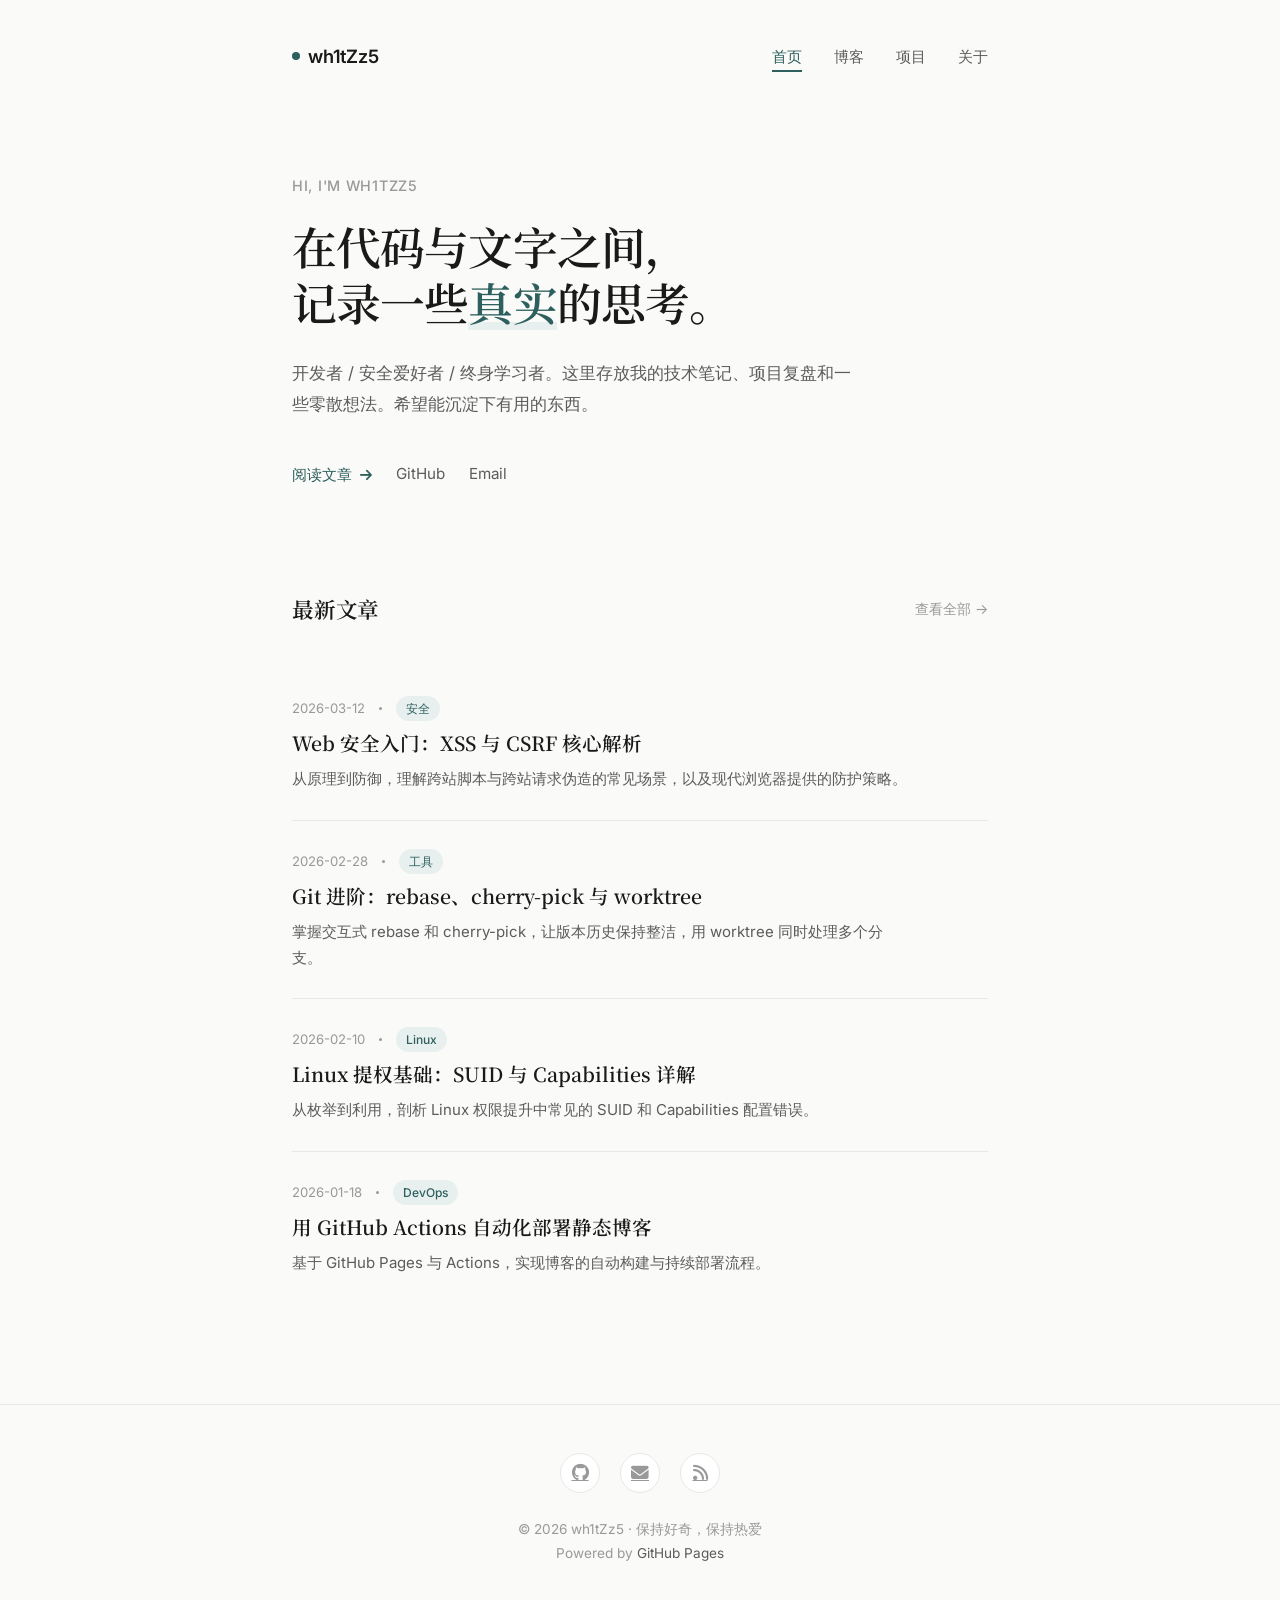
==== commit 4f40865a: "更新描述" ====
--- a/index.html
+++ b/index.html
@@ -4,458 +4,15 @@
 <meta charset="UTF-8">
 <meta name="viewport" content="width=device-width, initial-scale=1.0">
 <title>wh1tZz5 · 记录与思考</title>
+<meta name="description" content="wh1tZz5 的个人博客：技术笔记、项目复盘和一些零散想法。">
 <link rel="preconnect" href="https://fonts.googleapis.com">
 <link rel="preconnect" href="https://fonts.gstatic.com" crossorigin>
 <link href="https://fonts.googleapis.com/css2?family=Inter:wght@300;400;500;600;700&family=Noto+Serif+SC:wght@400;500;600;700&display=swap" rel="stylesheet">
 <link rel="stylesheet" href="https://cdnjs.cloudflare.com/ajax/libs/font-awesome/6.5.1/css/all.min.css">
-<style>
-  /* ===== 设计变量 ===== */
-  :root {
-    --bg: #fafaf8;
-    --bg-card: #ffffff;
-    --text: #1a1a1a;
-    --text-soft: #5c5c5c;
-    --text-mute: #999999;
-    --accent: #2c5f5d;
-    --accent-soft: #e8f0ef;
-    --border: #e8e8e5;
-    --radius: 14px;
-    --shadow-sm: 0 1px 3px rgba(0,0,0,0.04);
-    --shadow-md: 0 4px 16px rgba(0,0,0,0.06);
-    --shadow-lg: 0 12px 32px rgba(0,0,0,0.08);
-    --transition: all 0.3s cubic-bezier(0.4, 0, 0.2, 1);
-  }
-
-  * {
-    margin: 0;
-    padding: 0;
-    box-sizing: border-box;
-  }
-
-  html {
-    scroll-behavior: smooth;
-  }
-
-  body {
-    font-family: 'Inter', -apple-system, 'PingFang SC', 'Microsoft YaHei', sans-serif;
-    background: var(--bg);
-    color: var(--text);
-    line-height: 1.75;
-    -webkit-font-smoothing: antialiased;
-    -moz-osx-font-smoothing: grayscale;
-  }
-
-  /* ===== 容器 ===== */
-  .container {
-    max-width: 760px;
-    margin: 0 auto;
-    padding: 0 32px;
-  }
-
-  /* ===== 顶部导航 ===== */
-  .site-header {
-    padding: 40px 0 20px;
-    position: sticky;
-    top: 0;
-    background: rgba(250, 250, 248, 0.85);
-    backdrop-filter: blur(12px);
-    -webkit-backdrop-filter: blur(12px);
-    z-index: 100;
-    border-bottom: 1px solid transparent;
-    transition: var(--transition);
-  }
-
-  .site-header.scrolled {
-    border-bottom-color: var(--border);
-  }
-
-  .nav {
-    display: flex;
-    justify-content: space-between;
-    align-items: center;
-  }
-
-  .nav-logo {
-    font-size: 1.15rem;
-    font-weight: 600;
-    color: var(--text);
-    text-decoration: none;
-    letter-spacing: -0.01em;
-    display: flex;
-    align-items: center;
-    gap: 8px;
-  }
-
-  .nav-logo::before {
-    content: '';
-    width: 8px;
-    height: 8px;
-    background: var(--accent);
-    border-radius: 50%;
-    display: inline-block;
-  }
-
-  .nav-menu {
-    display: flex;
-    gap: 32px;
-    list-style: none;
-  }
-
-  .nav-menu a {
-    color: var(--text-soft);
-    text-decoration: none;
-    font-size: 0.92rem;
-    font-weight: 400;
-    transition: var(--transition);
-    position: relative;
-  }
-
-  .nav-menu a:hover,
-  .nav-menu a.active {
-    color: var(--accent);
-  }
-
-  .nav-menu a.active::after {
-    content: '';
-    position: absolute;
-    bottom: -6px;
-    left: 0;
-    right: 0;
-    height: 1.5px;
-    background: var(--accent);
-  }
-
-  /* ===== Hero 自我介绍 ===== */
-  .hero {
-    padding: 80px 0 100px;
-  }
-
-  .hero-greeting {
-    font-size: 0.9rem;
-    color: var(--text-mute);
-    letter-spacing: 0.05em;
-    text-transform: uppercase;
-    margin-bottom: 20px;
-    font-weight: 500;
-  }
-
-  .hero-title {
-    font-family: 'Noto Serif SC', Georgia, serif;
-    font-size: 2.8rem;
-    font-weight: 600;
-    line-height: 1.25;
-    letter-spacing: -0.02em;
-    color: var(--text);
-    margin-bottom: 28px;
-  }
-
-  .hero-title em {
-    font-style: normal;
-    color: var(--accent);
-    position: relative;
-  }
-
-  .hero-title em::after {
-    content: '';
-    position: absolute;
-    bottom: 4px;
-    left: 0;
-    right: 0;
-    height: 8px;
-    background: var(--accent-soft);
-    z-index: -1;
-  }
-
-  .hero-desc {
-    font-size: 1.05rem;
-    color: var(--text-soft);
-    max-width: 560px;
-    line-height: 1.85;
-    margin-bottom: 40px;
-  }
-
-  .hero-links {
-    display: flex;
-    gap: 24px;
-    flex-wrap: wrap;
-    align-items: center;
-  }
-
-  .link-arrow {
-    display: inline-flex;
-    align-items: center;
-    gap: 8px;
-    color: var(--accent);
-    text-decoration: none;
-    font-size: 0.95rem;
-    font-weight: 500;
-    transition: var(--transition);
-  }
-
-  .link-arrow i {
-    transition: transform 0.3s cubic-bezier(0.4, 0, 0.2, 1);
-    font-size: 0.85rem;
-  }
-
-  .link-arrow:hover i {
-    transform: translateX(4px);
-  }
-
-  .link-plain {
-    color: var(--text-soft);
-    text-decoration: none;
-    font-size: 0.95rem;
-    transition: var(--transition);
-    border-bottom: 1px solid transparent;
-    padding-bottom: 2px;
-  }
-
-  .link-plain:hover {
-    color: var(--accent);
-    border-bottom-color: var(--accent);
-  }
-
-  /* ===== 分隔标题 ===== */
-  .section-label {
-    display: flex;
-    align-items: center;
-    justify-content: space-between;
-    margin-bottom: 40px;
-  }
-
-  .section-label h2 {
-    font-family: 'Noto Serif SC', Georgia, serif;
-    font-size: 1.35rem;
-    font-weight: 600;
-    color: var(--text);
-    letter-spacing: -0.01em;
-  }
-
-  .section-label .more {
-    color: var(--text-mute);
-    text-decoration: none;
-    font-size: 0.88rem;
-    transition: var(--transition);
-  }
-
-  .section-label .more:hover {
-    color: var(--accent);
-  }
-
-  /* ===== 文章列表 ===== */
-  .posts {
-    padding-bottom: 100px;
-  }
-
-  .post-item {
-    display: block;
-    text-decoration: none;
-    color: inherit;
-    padding: 28px 0;
-    border-bottom: 1px solid var(--border);
-    transition: var(--transition);
-    position: relative;
-  }
-
-  .post-item:last-child {
-    border-bottom: none;
-  }
-
-  .post-item::before {
-    content: '';
-    position: absolute;
-    left: -20px;
-    top: 50%;
-    transform: translateY(-50%) scaleY(0);
-    width: 3px;
-    height: 60%;
-    background: var(--accent);
-    border-radius: 2px;
-    transition: transform 0.3s cubic-bezier(0.4, 0, 0.2, 1);
-  }
-
-  .post-item:hover::before {
-    transform: translateY(-50%) scaleY(1);
-  }
-
-  .post-meta {
-    display: flex;
-    align-items: center;
-    gap: 14px;
-    font-size: 0.82rem;
-    color: var(--text-mute);
-    margin-bottom: 8px;
-    font-weight: 400;
-  }
-
-  .post-meta .dot {
-    width: 3px;
-    height: 3px;
-    background: var(--text-mute);
-    border-radius: 50%;
-  }
-
-  .post-title {
-    font-family: 'Noto Serif SC', Georgia, serif;
-    font-size: 1.22rem;
-    font-weight: 600;
-    color: var(--text);
-    line-height: 1.5;
-    margin-bottom: 8px;
-    transition: var(--transition);
-  }
-
-  .post-item:hover .post-title {
-    color: var(--accent);
-  }
-
-  .post-excerpt {
-    font-size: 0.94rem;
-    color: var(--text-soft);
-    line-height: 1.7;
-    max-width: 620px;
-  }
-
-  .post-tag {
-    display: inline-block;
-    font-size: 0.75rem;
-    color: var(--accent);
-    background: var(--accent-soft);
-    padding: 2px 10px;
-    border-radius: 20px;
-    font-weight: 500;
-  }
-
-  /* ===== 页脚 ===== */
-  .site-footer {
-    padding: 48px 0 60px;
-    border-top: 1px solid var(--border);
-    text-align: center;
-  }
-
-  .footer-social {
-    display: flex;
-    justify-content: center;
-    gap: 20px;
-    margin-bottom: 24px;
-  }
-
-  .footer-social a {
-    color: var(--text-mute);
-    font-size: 1.1rem;
-    transition: var(--transition);
-    width: 40px;
-    height: 40px;
-    display: flex;
-    align-items: center;
-    justify-content: center;
-    border-radius: 50%;
-    border: 1px solid var(--border);
-    background: var(--bg-card);
-  }
-
-  .footer-social a:hover {
-    color: var(--accent);
-    border-color: var(--accent);
-    transform: translateY(-2px);
-    box-shadow: var(--shadow-sm);
-  }
-
-  .footer-text {
-    font-size: 0.85rem;
-    color: var(--text-mute);
-    line-height: 1.8;
-  }
-
-  .footer-text a {
-    color: var(--text-soft);
-    text-decoration: none;
-    border-bottom: 1px solid transparent;
-    transition: var(--transition);
-  }
-
-  .footer-text a:hover {
-    color: var(--accent);
-    border-bottom-color: var(--accent);
-  }
-
-  /* ===== 响应式 ===== */
-  @media (max-width: 640px) {
-    .container {
-      padding: 0 22px;
-    }
-
-    .site-header {
-      padding: 24px 0 16px;
-    }
-
-    .nav-menu {
-      gap: 20px;
-    }
-
-    .nav-menu a {
-      font-size: 0.85rem;
-    }
-
-    .hero {
-      padding: 50px 0 70px;
-    }
-
-    .hero-title {
-      font-size: 2rem;
-    }
-
-    .hero-desc {
-      font-size: 0.98rem;
-    }
-
-    .posts {
-      padding-bottom: 60px;
-    }
-
-    .post-title {
-      font-size: 1.1rem;
-    }
-
-    .post-item::before {
-      left: -14px;
-    }
-  }
-
-  /* ===== 进入动画 ===== */
-  @keyframes fadeUp {
-    from {
-      opacity: 0;
-      transform: translateY(12px);
-    }
-    to {
-      opacity: 1;
-      transform: translateY(0);
-    }
-  }
-
-  .hero > *,
-  .section-label,
-  .post-item {
-    animation: fadeUp 0.6s cubic-bezier(0.4, 0, 0.2, 1) backwards;
-  }
-
-  .hero-greeting { animation-delay: 0.05s; }
-  .hero-title { animation-delay: 0.1s; }
-  .hero-desc { animation-delay: 0.15s; }
-  .hero-links { animation-delay: 0.2s; }
-  .section-label { animation-delay: 0.25s; }
-
-  .post-item:nth-child(1) { animation-delay: 0.3s; }
-  .post-item:nth-child(2) { animation-delay: 0.35s; }
-  .post-item:nth-child(3) { animation-delay: 0.4s; }
-  .post-item:nth-child(4) { animation-delay: 0.45s; }
-
-  ::selection {
-    background: var(--accent);
-    color: #fff;
-  }
-</style>
+<!-- 推荐用绝对路径，避免子目录文件引用出错 -->
+<link rel="icon" type="image/png" href="/assets/icon.png" />
+<link rel="stylesheet" href="/css/style.css">
+<link rel="alternate" type="application/rss+xml" title="wh1tZz5 博客" href="/feed.xml">
 </head>
 <body>
 
@@ -483,7 +40,7 @@
       记录一些<em>真实</em>的思考。
     </h1>
     <p class="hero-desc">
-      开发者 / 安全爱好者 / 终身学习者。这里存放我的技术笔记、项目复盘和一些零散想法。不追求流量，只希望能沉淀下有用的东西。
+      开发者 / 安全爱好者 / 终身学习者。这里存放我的技术笔记、项目复盘和一些零散想法。希望能沉淀下有用的东西。
     </p>
     <div class="hero-links">
       <a href="/blog/" class="link-arrow">
@@ -551,7 +108,7 @@
   <div class="container">
     <div class="footer-social">
       <a href="https://github.com/wh1tZz5" target="_blank" rel="noopener" aria-label="GitHub"><i class="fab fa-github"></i></a>
-      <a href="mailto:hi@example.com" aria-label="Email"><i class="fas fa-envelope"></i></a>
+      <a href="mailto:wh1tzz5@qq.com" aria-label="Email"><i class="fas fa-envelope"></i></a>
       <a href="/feed.xml" aria-label="RSS"><i class="fas fa-rss"></i></a>
     </div>
     <p class="footer-text">
@@ -561,13 +118,6 @@
   </div>
 </footer>
 
-<script>
-  // 滚动时给导航栏加下边框
-  const header = document.getElementById('header');
-  window.addEventListener('scroll', () => {
-    header.classList.toggle('scrolled', window.scrollY > 10);
-  }, { passive: true });
-</script>
-
+<script src="/js/main.js"></script>
 </body>
 </html>
--- a/css/style.css
+++ b/css/style.css
@@ -0,0 +1,596 @@
+/* ===== 设计变量 ===== */
+:root {
+  --bg: #fafaf8;
+  --bg-card: #ffffff;
+  --text: #1a1a1a;
+  --text-soft: #5c5c5c;
+  --text-mute: #999999;
+  --accent: #2c5f5d;
+  --accent-soft: #e8f0ef;
+  --border: #e8e8e5;
+  --radius: 14px;
+  --shadow-sm: 0 1px 3px rgba(0,0,0,0.04);
+  --shadow-md: 0 4px 16px rgba(0,0,0,0.06);
+  --shadow-lg: 0 12px 32px rgba(0,0,0,0.08);
+  --transition: all 0.3s cubic-bezier(0.4, 0, 0.2, 1);
+}
+
+* {
+  margin: 0;
+  padding: 0;
+  box-sizing: border-box;
+}
+
+html {
+  scroll-behavior: smooth;
+}
+
+body {
+  font-family: 'Inter', -apple-system, 'PingFang SC', 'Microsoft YaHei', sans-serif;
+  background: var(--bg);
+  color: var(--text);
+  line-height: 1.75;
+  -webkit-font-smoothing: antialiased;
+  -moz-osx-font-smoothing: grayscale;
+}
+
+/* ===== 容器 ===== */
+.container {
+  max-width: 760px;
+  margin: 0 auto;
+  padding: 0 32px;
+}
+
+/* ===== 顶部导航 ===== */
+.site-header {
+  padding: 40px 0 20px;
+  position: sticky;
+  top: 0;
+  background: rgba(250, 250, 248, 0.85);
+  backdrop-filter: blur(12px);
+  -webkit-backdrop-filter: blur(12px);
+  z-index: 100;
+  border-bottom: 1px solid transparent;
+  transition: var(--transition);
+}
+
+.site-header.scrolled {
+  border-bottom-color: var(--border);
+}
+
+.nav {
+  display: flex;
+  justify-content: space-between;
+  align-items: center;
+}
+
+.nav-logo {
+  font-size: 1.15rem;
+  font-weight: 600;
+  color: var(--text);
+  text-decoration: none;
+  letter-spacing: -0.01em;
+  display: flex;
+  align-items: center;
+  gap: 8px;
+}
+
+.nav-logo::before {
+  content: '';
+  width: 8px;
+  height: 8px;
+  background: var(--accent);
+  border-radius: 50%;
+  display: inline-block;
+}
+
+.nav-menu {
+  display: flex;
+  gap: 32px;
+  list-style: none;
+}
+
+.nav-menu a {
+  color: var(--text-soft);
+  text-decoration: none;
+  font-size: 0.92rem;
+  font-weight: 400;
+  transition: var(--transition);
+  position: relative;
+}
+
+.nav-menu a:hover,
+.nav-menu a.active {
+  color: var(--accent);
+}
+
+.nav-menu a.active::after {
+  content: '';
+  position: absolute;
+  bottom: -6px;
+  left: 0;
+  right: 0;
+  height: 1.5px;
+  background: var(--accent);
+}
+
+/* ===== Hero ===== */
+.hero {
+  padding: 80px 0 100px;
+}
+
+.hero-greeting {
+  font-size: 0.9rem;
+  color: var(--text-mute);
+  letter-spacing: 0.05em;
+  text-transform: uppercase;
+  margin-bottom: 20px;
+  font-weight: 500;
+}
+
+.hero-title {
+  font-family: 'Noto Serif SC', Georgia, serif;
+  font-size: 2.8rem;
+  font-weight: 600;
+  line-height: 1.25;
+  letter-spacing: -0.02em;
+  color: var(--text);
+  margin-bottom: 28px;
+}
+
+.hero-title em {
+  font-style: normal;
+  color: var(--accent);
+  position: relative;
+}
+
+.hero-title em::after {
+  content: '';
+  position: absolute;
+  bottom: 4px;
+  left: 0;
+  right: 0;
+  height: 8px;
+  background: var(--accent-soft);
+  z-index: -1;
+}
+
+.hero-desc {
+  font-size: 1.05rem;
+  color: var(--text-soft);
+  max-width: 560px;
+  line-height: 1.85;
+  margin-bottom: 40px;
+}
+
+.hero-links {
+  display: flex;
+  gap: 24px;
+  flex-wrap: wrap;
+  align-items: center;
+}
+
+.link-arrow {
+  display: inline-flex;
+  align-items: center;
+  gap: 8px;
+  color: var(--accent);
+  text-decoration: none;
+  font-size: 0.95rem;
+  font-weight: 500;
+  transition: var(--transition);
+}
+
+.link-arrow i {
+  transition: transform 0.3s cubic-bezier(0.4, 0, 0.2, 1);
+  font-size: 0.85rem;
+}
+
+.link-arrow:hover i {
+  transform: translateX(4px);
+}
+
+.link-plain {
+  color: var(--text-soft);
+  text-decoration: none;
+  font-size: 0.95rem;
+  transition: var(--transition);
+  border-bottom: 1px solid transparent;
+  padding-bottom: 2px;
+}
+
+.link-plain:hover {
+  color: var(--accent);
+  border-bottom-color: var(--accent);
+}
+
+/* ===== 页面标题（子页面通用） ===== */
+.page-title {
+  padding: 90px 0 30px;
+}
+
+.page-title h1 {
+  font-family: 'Noto Serif SC', Georgia, serif;
+  font-size: 2.2rem;
+  font-weight: 600;
+  letter-spacing: -0.02em;
+  margin-bottom: 16px;
+}
+
+.page-title p {
+  color: var(--text-soft);
+  font-size: 1.02rem;
+  max-width: 560px;
+  line-height: 1.8;
+}
+
+/* ===== 分隔标题 ===== */
+.section-label {
+  display: flex;
+  align-items: center;
+  justify-content: space-between;
+  margin-bottom: 40px;
+}
+
+.section-label h2 {
+  font-family: 'Noto Serif SC', Georgia, serif;
+  font-size: 1.35rem;
+  font-weight: 600;
+  color: var(--text);
+  letter-spacing: -0.01em;
+}
+
+.section-label .more {
+  color: var(--text-mute);
+  text-decoration: none;
+  font-size: 0.88rem;
+  transition: var(--transition);
+}
+
+.section-label .more:hover {
+  color: var(--accent);
+}
+
+/* ===== 文章列表 ===== */
+.posts {
+  padding-bottom: 100px;
+}
+
+.post-item {
+  display: block;
+  text-decoration: none;
+  color: inherit;
+  padding: 28px 0;
+  border-bottom: 1px solid var(--border);
+  transition: var(--transition);
+  position: relative;
+}
+
+.post-item:last-child {
+  border-bottom: none;
+}
+
+.post-item::before {
+  content: '';
+  position: absolute;
+  left: -20px;
+  top: 50%;
+  transform: translateY(-50%) scaleY(0);
+  width: 3px;
+  height: 60%;
+  background: var(--accent);
+  border-radius: 2px;
+  transition: transform 0.3s cubic-bezier(0.4, 0, 0.2, 1);
+}
+
+.post-item:hover::before {
+  transform: translateY(-50%) scaleY(1);
+}
+
+.post-meta {
+  display: flex;
+  align-items: center;
+  gap: 14px;
+  font-size: 0.82rem;
+  color: var(--text-mute);
+  margin-bottom: 8px;
+  font-weight: 400;
+}
+
+.post-meta .dot {
+  width: 3px;
+  height: 3px;
+  background: var(--text-mute);
+  border-radius: 50%;
+}
+
+.post-title {
+  font-family: 'Noto Serif SC', Georgia, serif;
+  font-size: 1.22rem;
+  font-weight: 600;
+  color: var(--text);
+  line-height: 1.5;
+  margin-bottom: 8px;
+  transition: var(--transition);
+}
+
+.post-item:hover .post-title {
+  color: var(--accent);
+}
+
+.post-excerpt {
+  font-size: 0.94rem;
+  color: var(--text-soft);
+  line-height: 1.7;
+  max-width: 620px;
+}
+
+.post-tag {
+  display: inline-block;
+  font-size: 0.75rem;
+  color: var(--accent);
+  background: var(--accent-soft);
+  padding: 2px 10px;
+  border-radius: 20px;
+  font-weight: 500;
+}
+
+/* ===== 关于页 ===== */
+.about-content {
+  padding-bottom: 100px;
+}
+
+.about-section {
+  padding: 32px 0;
+  border-bottom: 1px solid var(--border);
+}
+
+.about-section:last-child {
+  border-bottom: none;
+}
+
+.about-section h2 {
+  font-family: 'Noto Serif SC', Georgia, serif;
+  font-size: 1.3rem;
+  font-weight: 600;
+  margin-bottom: 16px;
+}
+
+.about-section p {
+  color: var(--text-soft);
+  font-size: 0.98rem;
+  line-height: 1.85;
+  max-width: 620px;
+}
+
+.about-section p + p {
+  margin-top: 14px;
+}
+
+.skills-list {
+  display: flex;
+  flex-wrap: wrap;
+  gap: 10px;
+  margin-top: 16px;
+}
+
+.skills-list span {
+  font-size: 0.85rem;
+  color: var(--accent);
+  background: var(--accent-soft);
+  padding: 5px 14px;
+  border-radius: 20px;
+  font-weight: 500;
+}
+
+/* ===== 项目页 ===== */
+.projects {
+  padding: 24px 0 100px;
+}
+
+.project-card {
+  display: block;
+  text-decoration: none;
+  color: inherit;
+  background: var(--bg-card);
+  border: 1px solid var(--border);
+  border-radius: var(--radius);
+  padding: 28px 30px;
+  margin-bottom: 20px;
+  transition: var(--transition);
+  box-shadow: var(--shadow-sm);
+}
+
+.project-card:hover {
+  transform: translateY(-3px);
+  box-shadow: var(--shadow-md);
+  border-color: var(--accent);
+}
+
+.project-card-header {
+  display: flex;
+  justify-content: space-between;
+  align-items: center;
+  margin-bottom: 12px;
+}
+
+.project-card-header h3 {
+  font-family: 'Noto Serif SC', Georgia, serif;
+  font-size: 1.15rem;
+  font-weight: 600;
+}
+
+.project-card p {
+  color: var(--text-soft);
+  font-size: 0.94rem;
+  line-height: 1.7;
+  margin-bottom: 16px;
+}
+
+.project-card-footer {
+  display: flex;
+  gap: 12px;
+  align-items: center;
+  flex-wrap: wrap;
+}
+
+.project-link {
+  margin-left: auto;
+  color: var(--text-mute);
+  font-size: 1rem;
+  transition: var(--transition);
+}
+
+.project-card:hover .project-link {
+  color: var(--accent);
+}
+
+/* ===== 页脚 ===== */
+.site-footer {
+  padding: 48px 0 60px;
+  border-top: 1px solid var(--border);
+  text-align: center;
+}
+
+.footer-social {
+  display: flex;
+  justify-content: center;
+  gap: 20px;
+  margin-bottom: 24px;
+}
+
+.footer-social a {
+  color: var(--text-mute);
+  font-size: 1.1rem;
+  transition: var(--transition);
+  width: 40px;
+  height: 40px;
+  display: flex;
+  align-items: center;
+  justify-content: center;
+  border-radius: 50%;
+  border: 1px solid var(--border);
+  background: var(--bg-card);
+}
+
+.footer-social a:hover {
+  color: var(--accent);
+  border-color: var(--accent);
+  transform: translateY(-2px);
+  box-shadow: var(--shadow-sm);
+}
+
+.footer-text {
+  font-size: 0.85rem;
+  color: var(--text-mute);
+  line-height: 1.8;
+}
+
+.footer-text a {
+  color: var(--text-soft);
+  text-decoration: none;
+  border-bottom: 1px solid transparent;
+  transition: var(--transition);
+}
+
+.footer-text a:hover {
+  color: var(--accent);
+  border-bottom-color: var(--accent);
+}
+
+/* ===== 响应式 ===== */
+@media (max-width: 640px) {
+  .container {
+    padding: 0 22px;
+  }
+
+  .site-header {
+    padding: 24px 0 16px;
+  }
+
+  .nav-menu {
+    gap: 20px;
+  }
+
+  .nav-menu a {
+    font-size: 0.85rem;
+  }
+
+  .hero {
+    padding: 50px 0 70px;
+  }
+
+  .hero-title {
+    font-size: 2rem;
+  }
+
+  .hero-desc {
+    font-size: 0.98rem;
+  }
+
+  .page-title {
+    padding: 60px 0 20px;
+  }
+
+  .page-title h1 {
+    font-size: 1.7rem;
+  }
+
+  .posts,
+  .about-content,
+  .projects {
+    padding-bottom: 60px;
+  }
+
+  .post-title {
+    font-size: 1.1rem;
+  }
+
+  .post-item::before {
+    left: -14px;
+  }
+
+  .project-card {
+    padding: 22px 20px;
+  }
+
+  .project-link {
+    margin-left: 0;
+  }
+}
+
+/* ===== 进入动画 ===== */
+@keyframes fadeUp {
+  from {
+    opacity: 0;
+    transform: translateY(12px);
+  }
+  to {
+    opacity: 1;
+    transform: translateY(0);
+  }
+}
+
+.hero > *,
+.section-label,
+.post-item,
+.project-card,
+.about-section {
+  animation: fadeUp 0.6s cubic-bezier(0.4, 0, 0.2, 1) backwards;
+}
+
+.hero-greeting { animation-delay: 0.05s; }
+.hero-title { animation-delay: 0.1s; }
+.hero-desc { animation-delay: 0.15s; }
+.hero-links { animation-delay: 0.2s; }
+.section-label { animation-delay: 0.25s; }
+
+.post-item:nth-child(1) { animation-delay: 0.3s; }
+.post-item:nth-child(2) { animation-delay: 0.35s; }
+.post-item:nth-child(3) { animation-delay: 0.4s; }
+.post-item:nth-child(4) { animation-delay: 0.45s; }
+
+::selection {
+  background: var(--accent);
+  color: #fff;
+}
